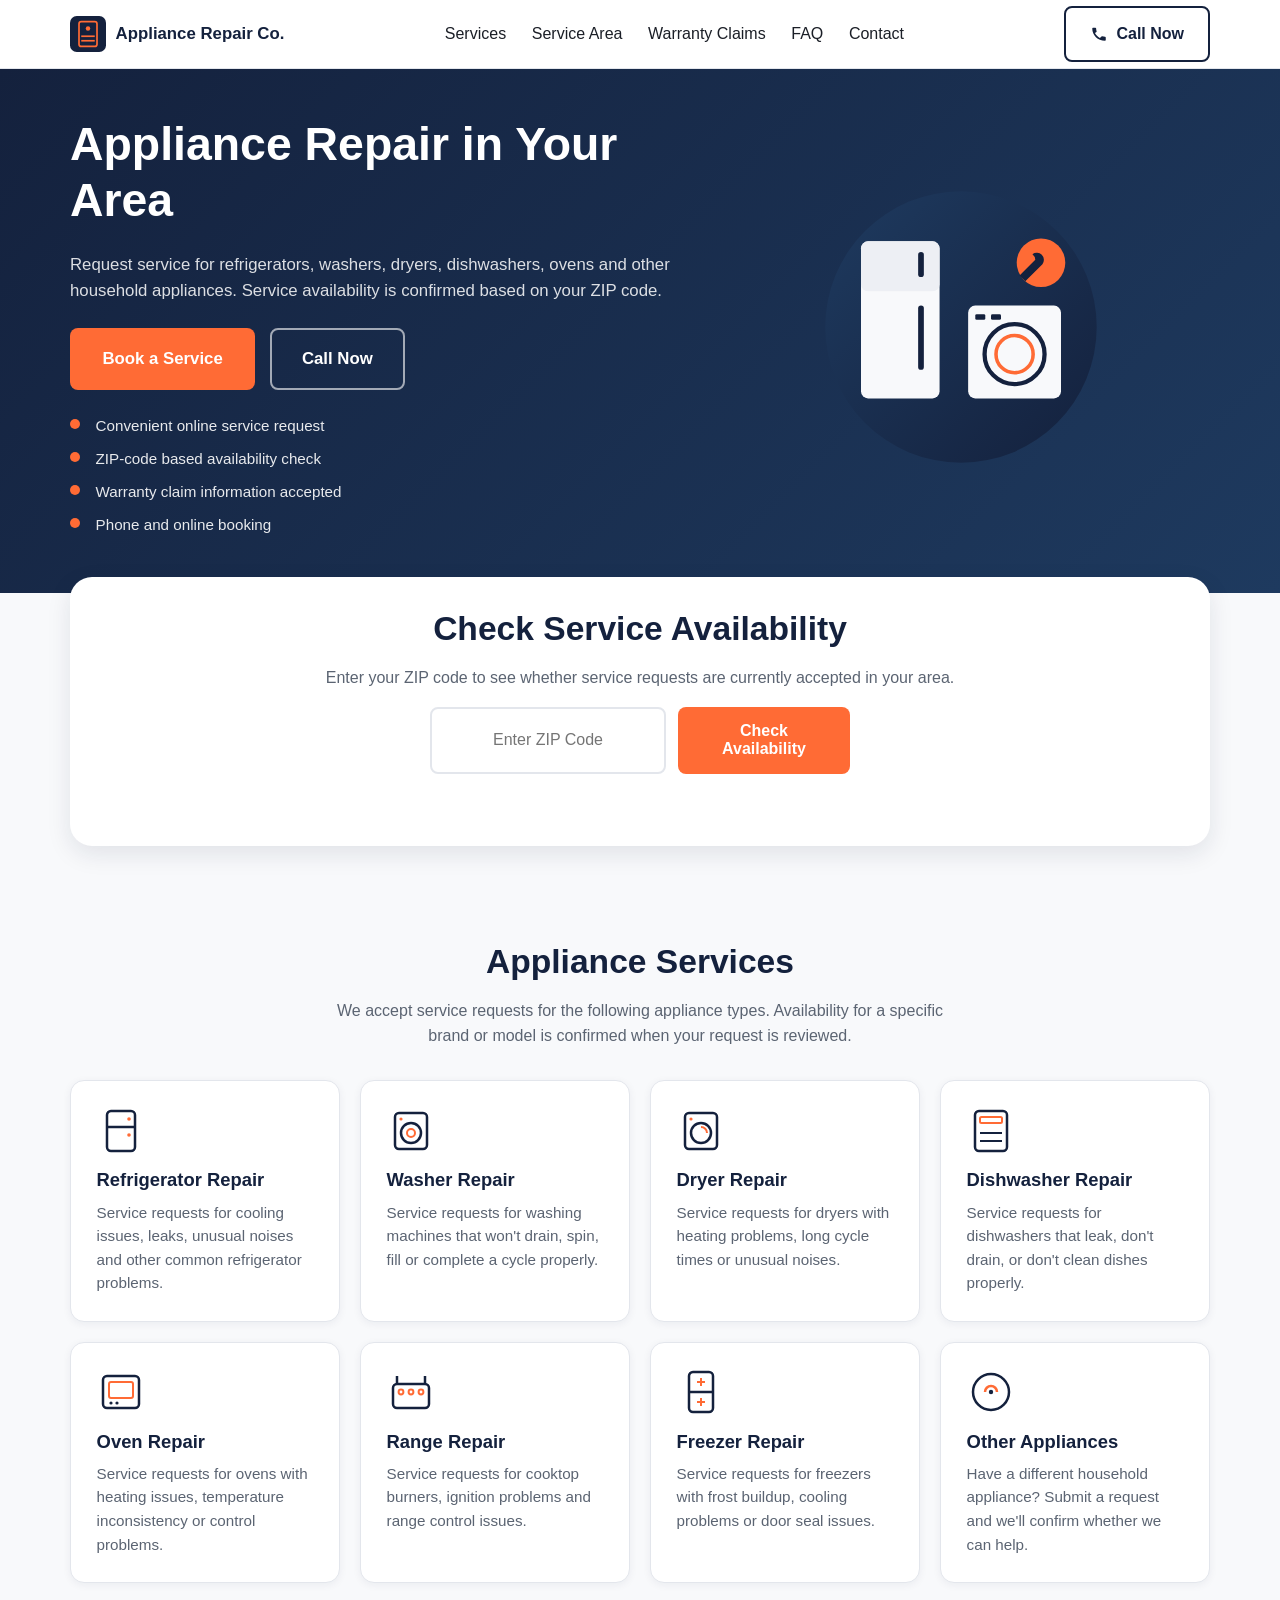
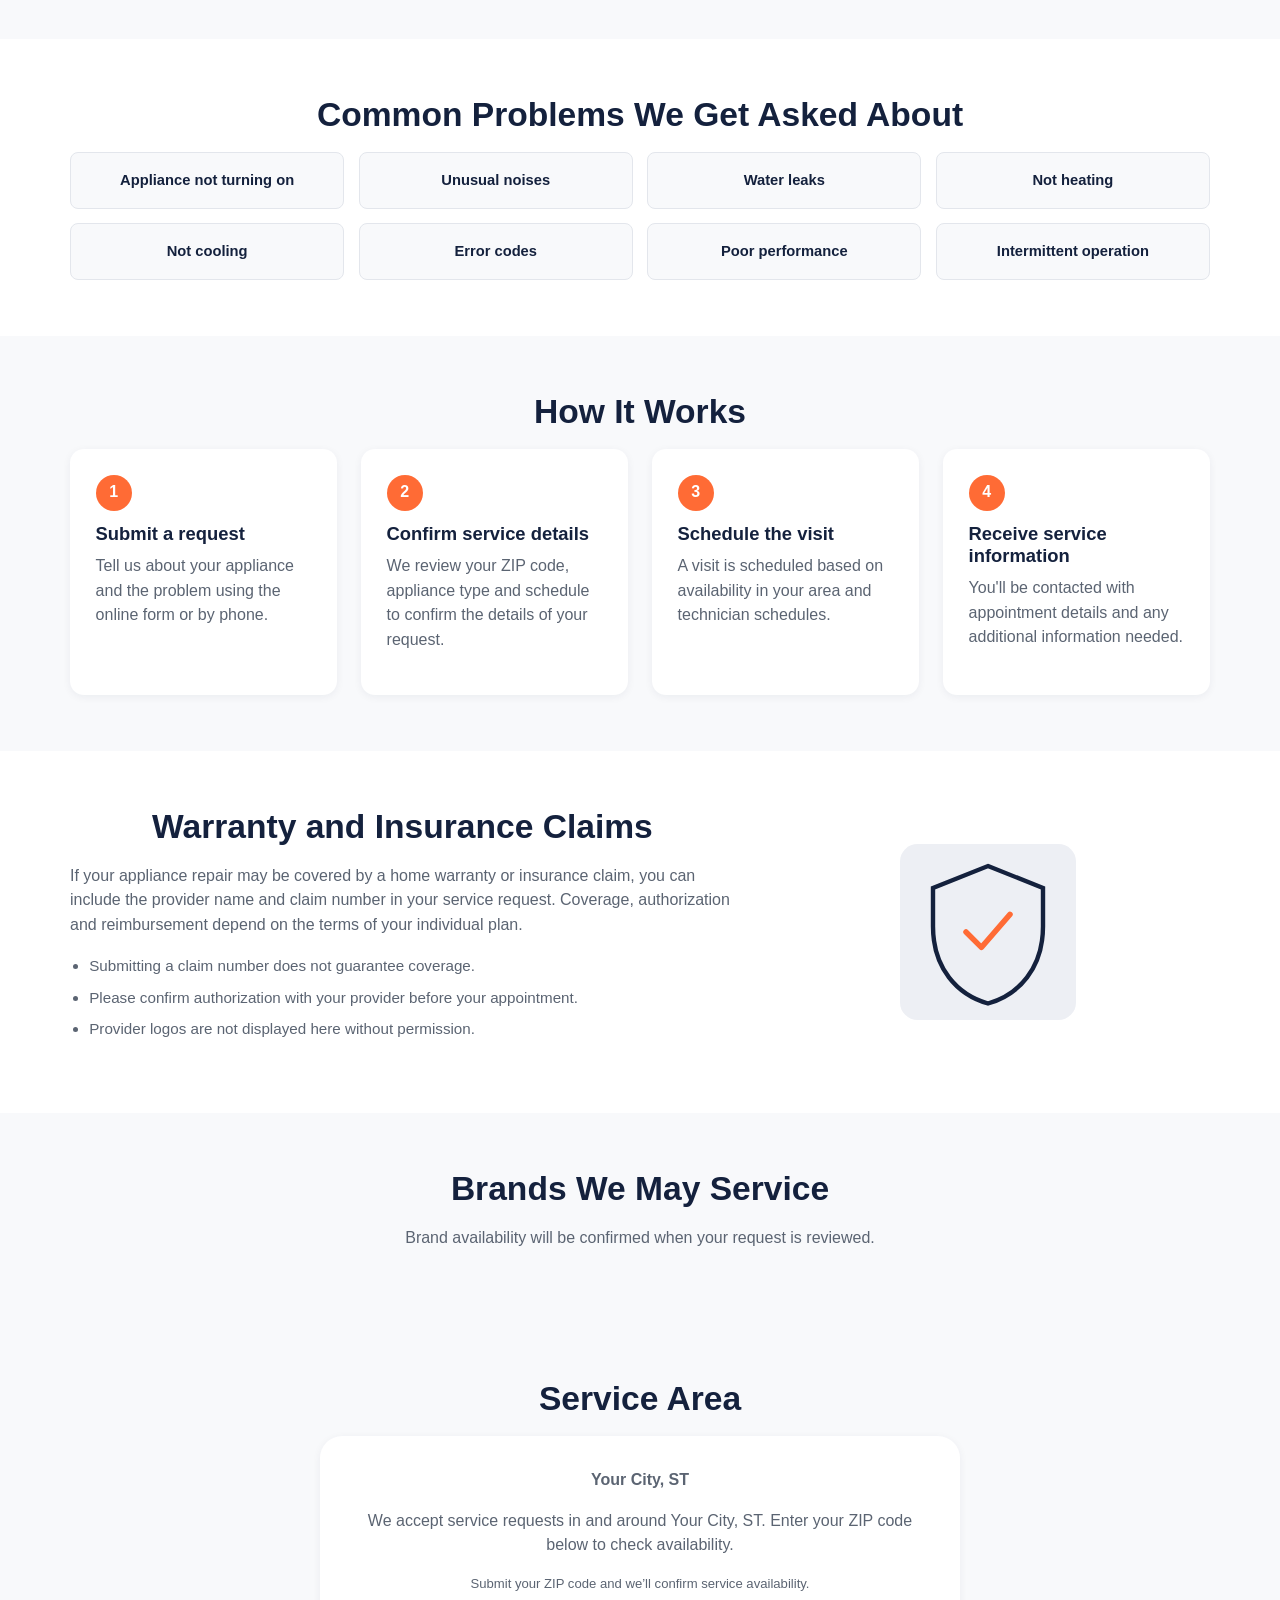
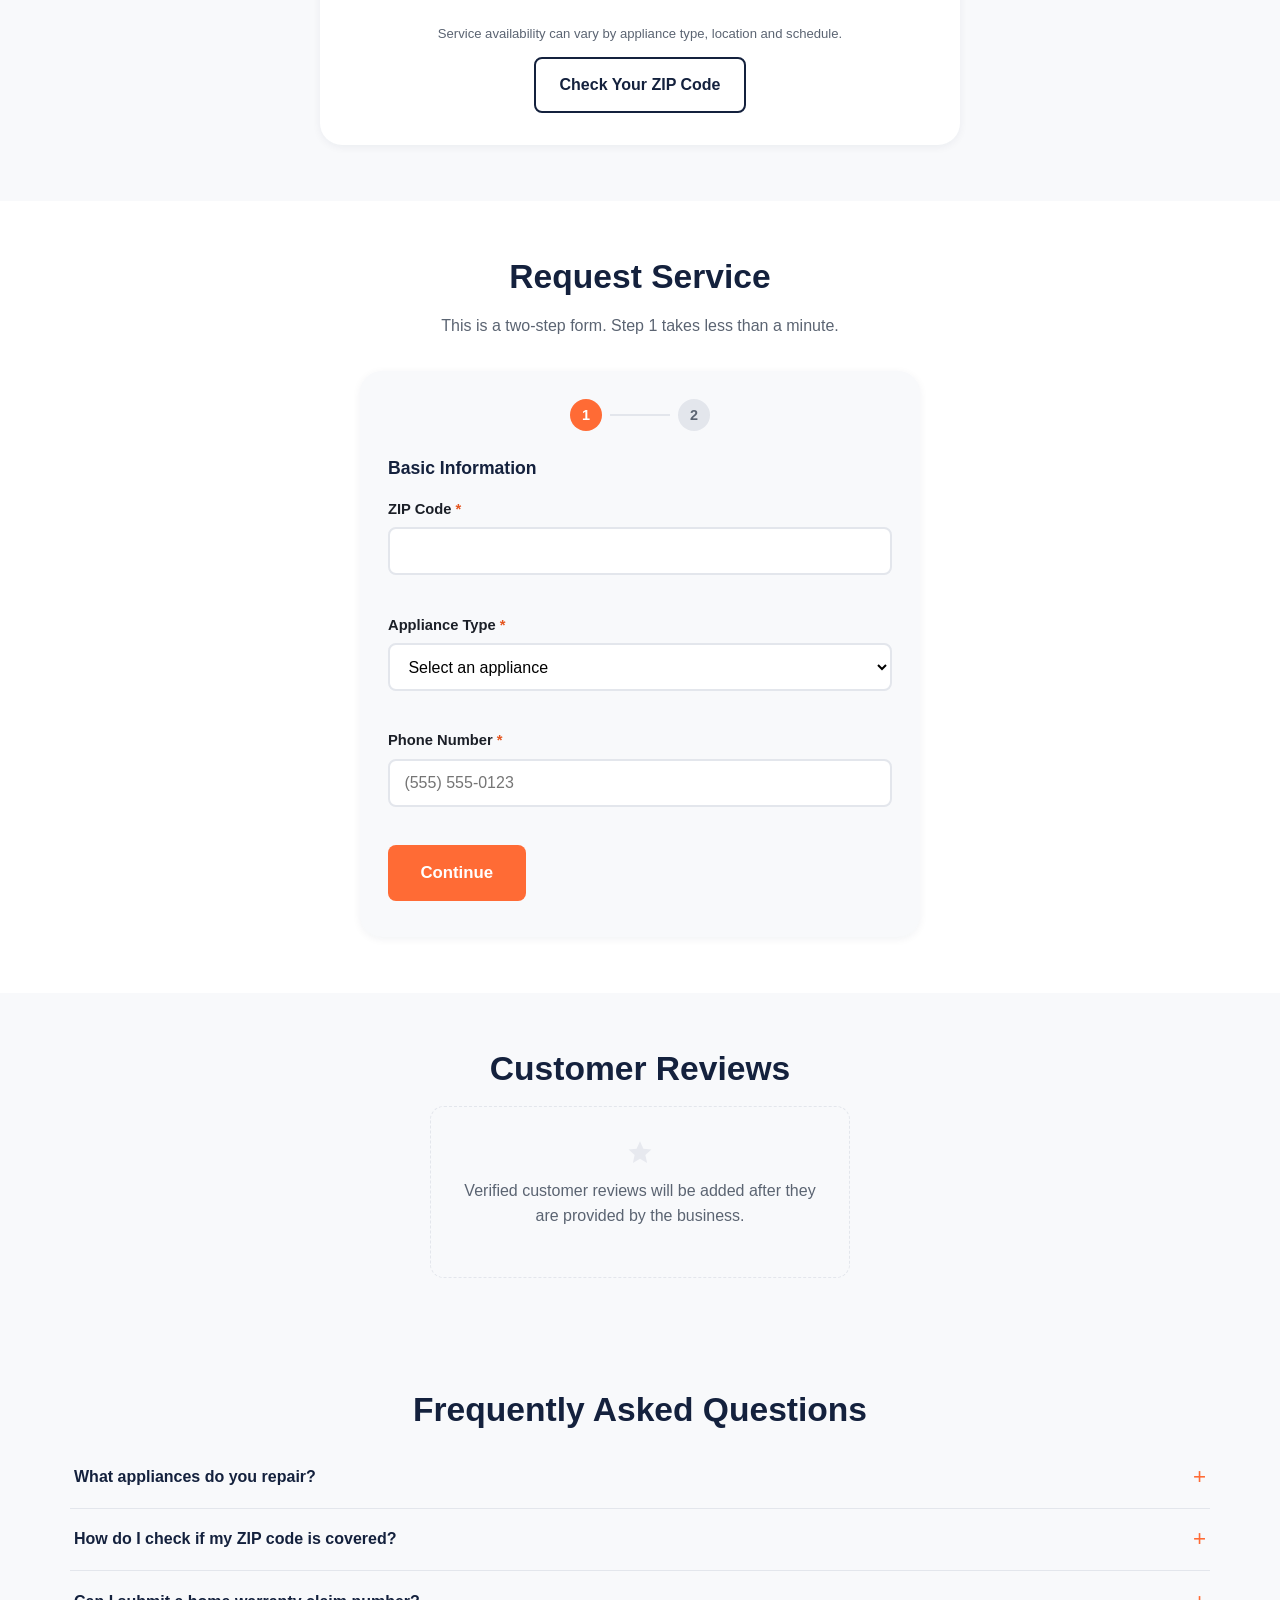
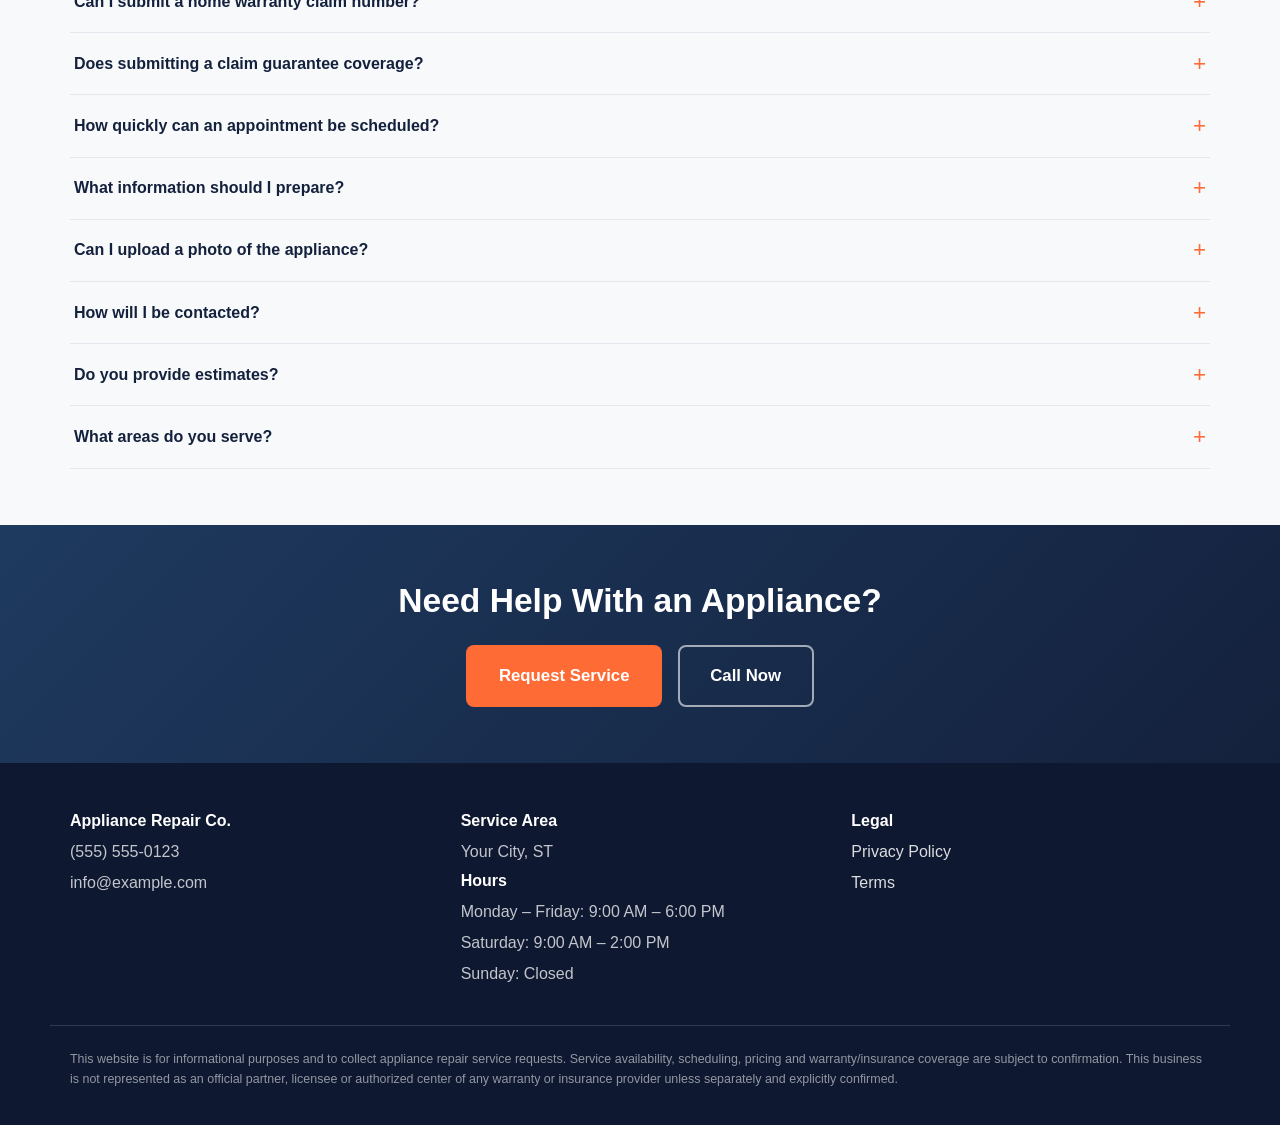
==== index.html @ 70c9244e "Initial commit: appliance repair demo site (static, PWA-ready)" ====
<!DOCTYPE html>
<html lang="en">
<head>
<meta charset="UTF-8">
<meta name="viewport" content="width=device-width, initial-scale=1.0">
<title>Appliance Repair Service Requests | Appliance Repair Co.</title>
<meta name="description" content="Request appliance repair service for refrigerators, washers, dryers, dishwashers, ovens and more. Check ZIP code availability and submit a service request online or by phone.">
<meta name="robots" content="index, follow">
<link rel="canonical" href="https://example.com/">

<!-- Open Graph -->
<meta property="og:type" content="website">
<meta property="og:title" content="Appliance Repair Service Requests">
<meta property="og:description" content="Request appliance repair service for refrigerators, washers, dryers, dishwashers, ovens and more household appliances.">
<meta property="og:url" content="https://example.com/">
<meta property="og:site_name" content="Appliance Repair Co.">

<!-- Favicon (inline SVG, no external image dependency) -->
<link rel="icon" type="image/svg+xml" href="data:image/svg+xml,%3Csvg xmlns='http://www.w3.org/2000/svg' viewBox='0 0 64 64'%3E%3Crect width='64' height='64' rx='12' fill='%2314213D'/%3E%3Crect x='16' y='10' width='32' height='44' rx='4' fill='none' stroke='%23FF6B35' stroke-width='3'/%3E%3Ccircle cx='32' cy='22' r='4' fill='%23FF6B35'/%3E%3Cline x1='20' y1='36' x2='44' y2='36' stroke='%23FF6B35' stroke-width='3'/%3E%3Cline x1='20' y1='44' x2='44' y2='44' stroke='%23FF6B35' stroke-width='3'/%3E%3C/svg%3E">

<!-- PWA -->
<link rel="manifest" href="manifest.json">
<meta name="theme-color" content="#14213D">
<link rel="apple-touch-icon" href="icons/icon-192.png">

<link rel="stylesheet" href="styles.css">
</head>
<body>

<a class="skip-link" href="#main-content">Skip to main content</a>

<!-- ================= HEADER ================= -->
<header class="site-header" id="top">
  <div class="container header-inner">
    <a href="#top" class="logo" aria-label="Appliance Repair Co. home">
      <svg class="logo-icon" width="36" height="36" viewBox="0 0 64 64" aria-hidden="true" focusable="false">
        <rect width="64" height="64" rx="12" fill="#14213D"/>
        <rect x="16" y="10" width="32" height="44" rx="4" fill="none" stroke="#FF6B35" stroke-width="3"/>
        <circle cx="32" cy="22" r="4" fill="#FF6B35"/>
        <line x1="20" y1="36" x2="44" y2="36" stroke="#FF6B35" stroke-width="3"/>
        <line x1="20" y1="44" x2="44" y2="44" stroke="#FF6B35" stroke-width="3"/>
      </svg>
      <span class="logo-text" id="header-company-name">Appliance Repair Co.</span>
    </a>

    <nav class="main-nav" id="main-nav" aria-label="Primary">
      <ul>
        <li><a href="#services">Services</a></li>
        <li><a href="#service-area">Service Area</a></li>
        <li><a href="#warranty">Warranty Claims</a></li>
        <li><a href="#faq">FAQ</a></li>
        <li><a href="#contact">Contact</a></li>
      </ul>
    </nav>

    <div class="header-actions">
      <a href="tel:" id="header-call-btn" class="btn btn-outline call-link" data-track="PhoneClick">
        <svg width="18" height="18" viewBox="0 0 24 24" fill="none" aria-hidden="true"><path d="M6.6 10.8c1.4 2.8 3.8 5.2 6.6 6.6l2.2-2.2c.3-.3.7-.4 1-.2 1.1.4 2.3.6 3.6.6.6 0 1 .4 1 1V20c0 .6-.4 1-1 1C10.4 21 3 13.6 3 4.6c0-.6.4-1 1-1h3.2c.6 0 1 .4 1 1 0 1.3.2 2.5.6 3.6.1.3 0 .7-.2 1L6.6 10.8z" fill="#14213D"/></svg>
        <span>Call Now</span>
      </a>
      <button type="button" class="menu-toggle" id="menu-toggle" aria-expanded="false" aria-controls="mobile-nav" aria-label="Open menu">
        <span></span><span></span><span></span>
      </button>
    </div>
  </div>

  <!-- Mobile nav panel -->
  <div class="mobile-nav" id="mobile-nav" hidden>
    <ul>
      <li><a href="#services">Services</a></li>
      <li><a href="#service-area">Service Area</a></li>
      <li><a href="#warranty">Warranty Claims</a></li>
      <li><a href="#faq">FAQ</a></li>
      <li><a href="#contact">Contact</a></li>
      <li><a href="tel:" class="mobile-call-link">Call Now</a></li>
    </ul>
  </div>
</header>

<main id="main-content">

  <!-- ================= HERO ================= -->
  <section class="hero">
    <div class="container hero-inner">
      <div class="hero-copy">
        <h1>Appliance Repair in Your Area</h1>
        <p class="hero-sub">Request service for refrigerators, washers, dryers, dishwashers, ovens and other household appliances. Service availability is confirmed based on your ZIP code.</p>
        <div class="hero-actions">
          <a href="#booking" class="btn btn-accent btn-lg" data-track="Schedule">Book a Service</a>
          <a href="tel:" class="btn btn-outline-light btn-lg call-link" data-track="PhoneClick">Call Now</a>
        </div>
        <ul class="hero-benefits">
          <li>Convenient online service request</li>
          <li>ZIP-code based availability check</li>
          <li>Warranty claim information accepted</li>
          <li>Phone and online booking</li>
        </ul>
      </div>
      <div class="hero-art" aria-hidden="true">
        <svg viewBox="0 0 420 420" width="100%" height="100%">
          <defs>
            <linearGradient id="heroGrad" x1="0" y1="0" x2="1" y2="1">
              <stop offset="0" stop-color="#1E3A5F"/>
              <stop offset="1" stop-color="#14213D"/>
            </linearGradient>
          </defs>
          <circle cx="210" cy="210" r="190" fill="url(#heroGrad)"/>
          <!-- Fridge -->
          <rect x="70" y="90" width="110" height="220" rx="10" fill="#F8F9FB"/>
          <rect x="70" y="90" width="110" height="70" rx="10" fill="#EDEFF4"/>
          <rect x="150" y="105" width="8" height="35" rx="4" fill="#14213D"/>
          <rect x="150" y="180" width="8" height="90" rx="4" fill="#14213D"/>
          <!-- Washer -->
          <rect x="220" y="180" width="130" height="130" rx="10" fill="#F8F9FB"/>
          <circle cx="285" cy="248" r="42" fill="none" stroke="#14213D" stroke-width="6"/>
          <circle cx="285" cy="248" r="26" fill="none" stroke="#FF6B35" stroke-width="5"/>
          <rect x="230" y="192" width="14" height="8" rx="2" fill="#14213D"/>
          <rect x="252" y="192" width="14" height="8" rx="2" fill="#14213D"/>
          <!-- Technician wrench badge -->
          <circle cx="322" cy="120" r="34" fill="#FF6B35"/>
          <path d="M310 108a10 10 0 0114 14l-24 24-8-8 22-22a10 10 0 00-4-8z" fill="#14213D"/>
          <circle cx="308" cy="130" r="4" fill="#14213D"/>
        </svg>
      </div>
    </div>
  </section>

  <!-- ================= ZIP CHECKER ================= -->
  <section class="zip-checker" id="zip-checker">
    <div class="container">
      <div class="zip-card">
        <h2>Check Service Availability</h2>
        <p>Enter your ZIP code to see whether service requests are currently accepted in your area.</p>
        <form id="zip-form" class="zip-form" novalidate>
          <div class="zip-input-row">
            <label for="zip-input" class="visually-hidden">Enter ZIP Code</label>
            <input type="text" id="zip-input" name="zip" inputmode="numeric" pattern="[0-9]{5}" maxlength="5" placeholder="Enter ZIP Code" autocomplete="postal-code" aria-describedby="zip-result">
            <button type="submit" class="btn btn-accent">Check Availability</button>
          </div>
          <div id="zip-result" class="zip-result" aria-live="polite"></div>
        </form>
      </div>
    </div>
  </section>

  <!-- ================= SERVICES ================= -->
  <section class="services" id="services">
    <div class="container">
      <h2 class="section-title">Appliance Services</h2>
      <p class="section-sub">We accept service requests for the following appliance types. Availability for a specific brand or model is confirmed when your request is reviewed.</p>
      <div class="card-grid" id="services-grid">
        <!-- Cards injected identically here for static + JS fallback -->
        <article class="service-card">
          <div class="service-icon" aria-hidden="true">
            <svg viewBox="0 0 48 48"><rect x="10" y="4" width="28" height="40" rx="4" fill="none" stroke="#14213D" stroke-width="2.5"/><line x1="10" y1="20" x2="38" y2="20" stroke="#14213D" stroke-width="2.5"/><circle cx="32" cy="12" r="1.8" fill="#FF6B35"/><circle cx="32" cy="28" r="1.8" fill="#FF6B35"/></svg>
          </div>
          <h3>Refrigerator Repair</h3>
          <p>Service requests for cooling issues, leaks, unusual noises and other common refrigerator problems.</p>
        </article>
        <article class="service-card">
          <div class="service-icon" aria-hidden="true">
            <svg viewBox="0 0 48 48"><rect x="8" y="6" width="32" height="36" rx="4" fill="none" stroke="#14213D" stroke-width="2.5"/><circle cx="24" cy="26" r="10" fill="none" stroke="#14213D" stroke-width="2.5"/><circle cx="24" cy="26" r="4" fill="none" stroke="#FF6B35" stroke-width="2"/><circle cx="14" cy="12" r="1.6" fill="#FF6B35"/></svg>
          </div>
          <h3>Washer Repair</h3>
          <p>Service requests for washing machines that won't drain, spin, fill or complete a cycle properly.</p>
        </article>
        <article class="service-card">
          <div class="service-icon" aria-hidden="true">
            <svg viewBox="0 0 48 48"><rect x="8" y="6" width="32" height="36" rx="4" fill="none" stroke="#14213D" stroke-width="2.5"/><circle cx="24" cy="26" r="10" fill="none" stroke="#14213D" stroke-width="2.5"/><path d="M24 20a6 6 0 016 6" stroke="#FF6B35" stroke-width="2" fill="none"/><circle cx="14" cy="12" r="1.6" fill="#FF6B35"/></svg>
          </div>
          <h3>Dryer Repair</h3>
          <p>Service requests for dryers with heating problems, long cycle times or unusual noises.</p>
        </article>
        <article class="service-card">
          <div class="service-icon" aria-hidden="true">
            <svg viewBox="0 0 48 48"><rect x="8" y="4" width="32" height="40" rx="4" fill="none" stroke="#14213D" stroke-width="2.5"/><rect x="13" y="10" width="22" height="6" rx="1.5" fill="none" stroke="#FF6B35" stroke-width="2"/><line x1="13" y1="26" x2="35" y2="26" stroke="#14213D" stroke-width="2"/><line x1="13" y1="34" x2="35" y2="34" stroke="#14213D" stroke-width="2"/></svg>
          </div>
          <h3>Dishwasher Repair</h3>
          <p>Service requests for dishwashers that leak, don't drain, or don't clean dishes properly.</p>
        </article>
        <article class="service-card">
          <div class="service-icon" aria-hidden="true">
            <svg viewBox="0 0 48 48"><rect x="6" y="8" width="36" height="32" rx="4" fill="none" stroke="#14213D" stroke-width="2.5"/><rect x="12" y="14" width="24" height="16" rx="2" fill="none" stroke="#FF6B35" stroke-width="2"/><circle cx="14" cy="35" r="1.6" fill="#14213D"/><circle cx="20" cy="35" r="1.6" fill="#14213D"/></svg>
          </div>
          <h3>Oven Repair</h3>
          <p>Service requests for ovens with heating issues, temperature inconsistency or control problems.</p>
        </article>
        <article class="service-card">
          <div class="service-icon" aria-hidden="true">
            <svg viewBox="0 0 48 48"><rect x="6" y="16" width="36" height="24" rx="4" fill="none" stroke="#14213D" stroke-width="2.5"/><circle cx="14" cy="24" r="2.4" fill="none" stroke="#FF6B35" stroke-width="2"/><circle cx="24" cy="24" r="2.4" fill="none" stroke="#FF6B35" stroke-width="2"/><circle cx="34" cy="24" r="2.4" fill="none" stroke="#FF6B35" stroke-width="2"/><line x1="10" y1="16" x2="10" y2="8" stroke="#14213D" stroke-width="2.5"/><line x1="38" y1="16" x2="38" y2="8" stroke="#14213D" stroke-width="2.5"/></svg>
          </div>
          <h3>Range Repair</h3>
          <p>Service requests for cooktop burners, ignition problems and range control issues.</p>
        </article>
        <article class="service-card">
          <div class="service-icon" aria-hidden="true">
            <svg viewBox="0 0 48 48"><rect x="12" y="4" width="24" height="40" rx="4" fill="none" stroke="#14213D" stroke-width="2.5"/><line x1="12" y1="24" x2="36" y2="24" stroke="#14213D" stroke-width="2.5"/><path d="M24 10v8M20 14h8M24 30v8M20 34h8" stroke="#FF6B35" stroke-width="2"/></svg>
          </div>
          <h3>Freezer Repair</h3>
          <p>Service requests for freezers with frost buildup, cooling problems or door seal issues.</p>
        </article>
        <article class="service-card">
          <div class="service-icon" aria-hidden="true">
            <svg viewBox="0 0 48 48"><circle cx="24" cy="24" r="18" fill="none" stroke="#14213D" stroke-width="2.5"/><path d="M18 24a6 6 0 0112 0" stroke="#FF6B35" stroke-width="2.5" fill="none"/><circle cx="24" cy="24" r="2.2" fill="#14213D"/></svg>
          </div>
          <h3>Other Appliances</h3>
          <p>Have a different household appliance? Submit a request and we'll confirm whether we can help.</p>
        </article>
      </div>
    </div>
  </section>

  <!-- ================= COMMON PROBLEMS ================= -->
  <section class="problems">
    <div class="container">
      <h2 class="section-title">Common Problems We Get Asked About</h2>
      <div class="problem-grid">
        <div class="problem-item">Appliance not turning on</div>
        <div class="problem-item">Unusual noises</div>
        <div class="problem-item">Water leaks</div>
        <div class="problem-item">Not heating</div>
        <div class="problem-item">Not cooling</div>
        <div class="problem-item">Error codes</div>
        <div class="problem-item">Poor performance</div>
        <div class="problem-item">Intermittent operation</div>
      </div>
    </div>
  </section>

  <!-- ================= HOW IT WORKS ================= -->
  <section class="how-it-works">
    <div class="container">
      <h2 class="section-title">How It Works</h2>
      <ol class="steps">
        <li class="step">
          <span class="step-number">1</span>
          <h3>Submit a request</h3>
          <p>Tell us about your appliance and the problem using the online form or by phone.</p>
        </li>
        <li class="step">
          <span class="step-number">2</span>
          <h3>Confirm service details</h3>
          <p>We review your ZIP code, appliance type and schedule to confirm the details of your request.</p>
        </li>
        <li class="step">
          <span class="step-number">3</span>
          <h3>Schedule the visit</h3>
          <p>A visit is scheduled based on availability in your area and technician schedules.</p>
        </li>
        <li class="step">
          <span class="step-number">4</span>
          <h3>Receive service information</h3>
          <p>You'll be contacted with appointment details and any additional information needed.</p>
        </li>
      </ol>
    </div>
  </section>

  <!-- ================= WARRANTY & INSURANCE ================= -->
  <section class="warranty" id="warranty">
    <div class="container warranty-inner">
      <div class="warranty-copy">
        <h2 class="section-title">Warranty and Insurance Claims</h2>
        <p>If your appliance repair may be covered by a home warranty or insurance claim, you can include the provider name and claim number in your service request. Coverage, authorization and reimbursement depend on the terms of your individual plan.</p>
        <ul class="warranty-notes">
          <li>Submitting a claim number does not guarantee coverage.</li>
          <li>Please confirm authorization with your provider before your appointment.</li>
          <li>Provider logos are not displayed here without permission.</li>
        </ul>
      </div>
      <div class="warranty-art" aria-hidden="true">
        <svg viewBox="0 0 200 200" width="100%" height="100%">
          <rect x="20" y="20" width="160" height="160" rx="16" fill="#EDEFF4"/>
          <path d="M100 40l50 20v35c0 38-22 62-50 70-28-8-50-32-50-70V60z" fill="none" stroke="#14213D" stroke-width="4"/>
          <path d="M80 100l14 14 26-30" fill="none" stroke="#FF6B35" stroke-width="5" stroke-linecap="round" stroke-linejoin="round"/>
        </svg>
      </div>
    </div>
  </section>

  <!-- ================= BRANDS ================= -->
  <section class="brands">
    <div class="container">
      <h2 class="section-title">Brands We May Service</h2>
      <div id="brands-content" class="brands-content">
        <!-- Populated by script.js from config.js -->
      </div>
    </div>
  </section>

  <!-- ================= SERVICE AREA ================= -->
  <section class="service-area" id="service-area">
    <div class="container">
      <h2 class="section-title">Service Area</h2>
      <div class="service-area-card">
        <p><strong id="area-city-state">Your City, ST</strong></p>
        <p id="area-text">We accept service requests in and around Your City, ST. Enter your ZIP code below to check availability.</p>
        <div id="area-zip-list" class="area-zip-list"></div>
        <p class="fine-print">Service availability can vary by appliance type, location and schedule.</p>
        <a href="#zip-checker" class="btn btn-outline">Check Your ZIP Code</a>
      </div>
    </div>
  </section>

  <!-- ================= BOOKING FORM ================= -->
  <section class="booking" id="booking">
    <div class="container">
      <h2 class="section-title">Request Service</h2>
      <p class="section-sub">This is a two-step form. Step 1 takes less than a minute.</p>

      <form id="booking-form" class="booking-form" novalidate>
        <!-- Honeypot field (hidden from real users) -->
        <div class="honeypot" aria-hidden="true">
          <label for="company-website">Leave this field empty</label>
          <input type="text" id="company-website" name="company_website" tabindex="-1" autocomplete="off">
        </div>

        <!-- Progress indicator -->
        <div class="form-progress" aria-hidden="true">
          <span class="progress-step active" data-step-indicator="1">1</span>
          <span class="progress-line"></span>
          <span class="progress-step" data-step-indicator="2">2</span>
        </div>

        <!-- STEP 1 -->
        <fieldset class="form-step" id="form-step-1" data-step="1">
          <legend>Basic Information</legend>

          <div class="form-field">
            <label for="f-zip">ZIP Code <span class="req">*</span></label>
            <input type="text" id="f-zip" name="zip" inputmode="numeric" pattern="[0-9]{5}" maxlength="5" required autocomplete="postal-code">
            <span class="field-error" id="err-zip" role="alert"></span>
          </div>

          <div class="form-field">
            <label for="f-appliance">Appliance Type <span class="req">*</span></label>
            <select id="f-appliance" name="appliance" required>
              <option value="">Select an appliance</option>
            </select>
            <span class="field-error" id="err-appliance" role="alert"></span>
          </div>

          <div class="form-field">
            <label for="f-phone">Phone Number <span class="req">*</span></label>
            <input type="tel" id="f-phone" name="phone" required autocomplete="tel" placeholder="(555) 555-0123">
            <span class="field-error" id="err-phone" role="alert"></span>
          </div>

          <button type="button" class="btn btn-accent btn-lg" id="step1-continue">Continue</button>
        </fieldset>

        <!-- STEP 2 -->
        <fieldset class="form-step" id="form-step-2" data-step="2" hidden>
          <legend>Service Details</legend>

          <div class="form-field">
            <label for="f-name">Full Name <span class="req">*</span></label>
            <input type="text" id="f-name" name="name" required autocomplete="name">
            <span class="field-error" id="err-name" role="alert"></span>
          </div>

          <div class="form-field">
            <label for="f-email">Email <span class="req">*</span></label>
            <input type="email" id="f-email" name="email" required autocomplete="email">
            <span class="field-error" id="err-email" role="alert"></span>
          </div>

          <div class="form-field">
            <label for="f-address">Service Address <span class="req">*</span></label>
            <input type="text" id="f-address" name="address" required autocomplete="street-address">
            <span class="field-error" id="err-address" role="alert"></span>
          </div>

          <div class="form-field">
            <label for="f-brand">Brand (if known)</label>
            <input type="text" id="f-brand" name="brand" autocomplete="off">
          </div>

          <div class="form-field">
            <label for="f-problem">Problem Description <span class="req">*</span></label>
            <textarea id="f-problem" name="problem" rows="4" required></textarea>
            <span class="field-error" id="err-problem" role="alert"></span>
          </div>

          <div class="form-field">
            <label for="f-date">Preferred Date</label>
            <input type="date" id="f-date" name="preferredDate">
          </div>

          <div class="form-field">
            <label for="f-warranty-company">Home Warranty or Insurance Company (optional)</label>
            <input type="text" id="f-warranty-company" name="warrantyCompany" autocomplete="off">
          </div>

          <div class="form-field">
            <label for="f-claim-number">Claim Number (optional)</label>
            <input type="text" id="f-claim-number" name="claimNumber" autocomplete="off">
            <span class="field-hint">Submitting a claim number does not guarantee coverage.</span>
          </div>

          <div class="form-field">
            <label for="f-photo">Photo Upload (optional)</label>
            <input type="file" id="f-photo" name="photos" accept="image/jpeg,image/png,image/webp" multiple>
            <span class="field-hint">Up to 3 photos, JPG/PNG/WEBP, 5MB max each.</span>
            <span class="field-error" id="err-photo" role="alert"></span>
          </div>

          <fieldset class="form-field contact-method">
            <legend>Preferred Contact Method</legend>
            <label class="radio-label"><input type="radio" name="contactMethod" value="phone" checked> Phone</label>
            <label class="radio-label"><input type="radio" name="contactMethod" value="email"> Email</label>
            <label class="radio-label"><input type="radio" name="contactMethod" value="text"> Text</label>
          </fieldset>

          <div class="form-field checkbox-field" id="sms-consent-field" hidden>
            <label class="checkbox-label">
              <input type="checkbox" id="f-sms-consent" name="smsConsent">
              I agree to receive SMS text messages about my service request. Message and data rates may apply.
            </label>
          </div>

          <div class="form-field checkbox-field">
            <label class="checkbox-label">
              <input type="checkbox" id="f-privacy-consent" name="privacyConsent" required>
              I have read and agree to the <a href="privacy.html" target="_blank" rel="noopener">Privacy Policy</a>. <span class="req">*</span>
            </label>
            <span class="field-error" id="err-privacy" role="alert"></span>
          </div>

          <div class="form-actions">
            <button type="button" class="btn btn-outline" id="step2-back">Back</button>
            <button type="submit" class="btn btn-accent btn-lg" id="submit-request">Submit Request</button>
          </div>
        </fieldset>

        <div id="form-status" class="form-status" role="status" aria-live="polite"></div>
      </form>
    </div>
  </section>

  <!-- ================= REVIEWS ================= -->
  <section class="reviews">
    <div class="container">
      <h2 class="section-title">Customer Reviews</h2>
      <!-- Real, verified customer reviews should be added here once provided by the business. Do not insert invented quotes. -->
      <div class="reviews-placeholder">
        <div class="review-placeholder-card">
          <svg width="28" height="28" viewBox="0 0 24 24" fill="none" aria-hidden="true"><path d="M12 2l2.9 6.3 6.9.7-5.2 4.7 1.5 6.8L12 17l-6.1 3.5 1.5-6.8L2.2 9l6.9-.7L12 2z" fill="#E7E9EF"/></svg>
          <p>Verified customer reviews will be added after they are provided by the business.</p>
        </div>
      </div>
    </div>
  </section>

  <!-- ================= FAQ ================= -->
  <section class="faq" id="faq">
    <div class="container">
      <h2 class="section-title">Frequently Asked Questions</h2>
      <div class="accordion" id="faq-accordion">

        <div class="accordion-item">
          <h3><button type="button" class="accordion-trigger" aria-expanded="false" aria-controls="faq-1">What appliances do you repair?</button></h3>
          <div class="accordion-panel" id="faq-1" hidden>
            <p>We accept service requests for refrigerators, washers, dryers, dishwashers, ovens, ranges, freezers and other household appliances. Availability for a specific model is confirmed when your request is reviewed.</p>
          </div>
        </div>

        <div class="accordion-item">
          <h3><button type="button" class="accordion-trigger" aria-expanded="false" aria-controls="faq-2">How do I check if my ZIP code is covered?</button></h3>
          <div class="accordion-panel" id="faq-2" hidden>
            <p>Use the ZIP Code Checker near the top of this page. Enter your ZIP code and we'll let you know whether service requests are currently accepted in your area.</p>
          </div>
        </div>

        <div class="accordion-item">
          <h3><button type="button" class="accordion-trigger" aria-expanded="false" aria-controls="faq-3">Can I submit a home warranty claim number?</button></h3>
          <div class="accordion-panel" id="faq-3" hidden>
            <p>Yes. The service request form has optional fields for your warranty or insurance provider name and claim number.</p>
          </div>
        </div>

        <div class="accordion-item">
          <h3><button type="button" class="accordion-trigger" aria-expanded="false" aria-controls="faq-4">Does submitting a claim guarantee coverage?</button></h3>
          <div class="accordion-panel" id="faq-4" hidden>
            <p>No. Coverage, authorization and reimbursement depend entirely on the terms of your individual plan. Please confirm authorization with your provider.</p>
          </div>
        </div>

        <div class="accordion-item">
          <h3><button type="button" class="accordion-trigger" aria-expanded="false" aria-controls="faq-5">How quickly can an appointment be scheduled?</button></h3>
          <div class="accordion-panel" id="faq-5" hidden>
            <p>Scheduling depends on availability in your area and current technician schedules. We'll share available times when we confirm your request.</p>
          </div>
        </div>

        <div class="accordion-item">
          <h3><button type="button" class="accordion-trigger" aria-expanded="false" aria-controls="faq-6">What information should I prepare?</button></h3>
          <div class="accordion-panel" id="faq-6" hidden>
            <p>It helps to have your appliance type, brand, a description of the problem, and any error codes on hand when you submit your request.</p>
          </div>
        </div>

        <div class="accordion-item">
          <h3><button type="button" class="accordion-trigger" aria-expanded="false" aria-controls="faq-7">Can I upload a photo of the appliance?</button></h3>
          <div class="accordion-panel" id="faq-7" hidden>
            <p>Yes, the service request form allows you to optionally upload up to 3 photos to help describe the issue.</p>
          </div>
        </div>

        <div class="accordion-item">
          <h3><button type="button" class="accordion-trigger" aria-expanded="false" aria-controls="faq-8">How will I be contacted?</button></h3>
          <div class="accordion-panel" id="faq-8" hidden>
            <p>You'll be contacted using the preferred method you select on the form: phone, email or text.</p>
          </div>
        </div>

        <div class="accordion-item">
          <h3><button type="button" class="accordion-trigger" aria-expanded="false" aria-controls="faq-9">Do you provide estimates?</button></h3>
          <div class="accordion-panel" id="faq-9" hidden>
            <p>Estimate details are shared when your request is reviewed and can depend on the diagnosis of the issue.</p>
          </div>
        </div>

        <div class="accordion-item">
          <h3><button type="button" class="accordion-trigger" aria-expanded="false" aria-controls="faq-10">What areas do you serve?</button></h3>
          <div class="accordion-panel" id="faq-10" hidden>
            <p id="faq-area-answer">Enter your ZIP code in the ZIP Code Checker above to confirm whether your area is currently served.</p>
          </div>
        </div>

      </div>
    </div>
  </section>

  <!-- ================= FINAL CTA ================= -->
  <section class="final-cta">
    <div class="container final-cta-inner">
      <h2>Need Help With an Appliance?</h2>
      <div class="final-cta-actions">
        <a href="#booking" class="btn btn-accent btn-lg" data-track="Schedule">Request Service</a>
        <a href="tel:" class="btn btn-outline-light btn-lg call-link" data-track="PhoneClick">Call Now</a>
      </div>
    </div>
  </section>

</main>

<!-- ================= FOOTER ================= -->
<footer class="site-footer" id="contact">
  <div class="container footer-inner">
    <div class="footer-col">
      <h3 id="footer-company-name">Appliance Repair Co.</h3>
      <p id="footer-phone"></p>
      <p id="footer-email"></p>
    </div>
    <div class="footer-col">
      <h3>Service Area</h3>
      <p id="footer-area"></p>
      <h3>Hours</h3>
      <div id="footer-hours"></div>
    </div>
    <div class="footer-col">
      <h3>Legal</h3>
      <p><a href="privacy.html">Privacy Policy</a></p>
      <p><a href="terms.html">Terms</a></p>
    </div>
  </div>
  <div class="container footer-disclaimer">
    <p>This website is for informational purposes and to collect appliance repair service requests. Service availability, scheduling, pricing and warranty/insurance coverage are subject to confirmation. This business is not represented as an official partner, licensee or authorized center of any warranty or insurance provider unless separately and explicitly confirmed.</p>
  </div>
</footer>

<!-- Mobile sticky action bar -->
<div class="mobile-sticky-bar" id="mobile-sticky-bar">
  <a href="tel:" class="sticky-call call-link" data-track="PhoneClick">
    <svg width="20" height="20" viewBox="0 0 24 24" fill="none" aria-hidden="true"><path d="M6.6 10.8c1.4 2.8 3.8 5.2 6.6 6.6l2.2-2.2c.3-.3.7-.4 1-.2 1.1.4 2.3.6 3.6.6.6 0 1 .4 1 1V20c0 .6-.4 1-1 1C10.4 21 3 13.6 3 4.6c0-.6.4-1 1-1h3.2c.6 0 1 .4 1 1 0 1.3.2 2.5.6 3.6.1.3 0 .7-.2 1L6.6 10.8z" fill="currentColor"/></svg>
    Call Now
  </a>
  <a href="#booking" class="sticky-book" data-track="Schedule">Book Service</a>
</div>

<script src="config.js"></script>
<script src="script.js"></script>
</body>
</html>
---- styles.css ----
/* ============================================================
   APPLIANCE REPAIR DEMO — STYLESHEET
   Mobile-first. Design tokens live in :root.
   ============================================================ */

:root {
  --color-primary: #14213D;      /* dark navy / graphite */
  --color-primary-light: #1E3A5F;
  --color-accent: #FF6B35;       /* bright CTA accent */
  --color-accent-dark: #E4551F;
  --color-bg: #F8F9FB;
  --color-surface: #FFFFFF;
  --color-border: #E3E6EC;
  --color-text: #1B1F27;
  --color-text-muted: #5B6472;
  --color-success-bg: #E8F6F1;
  --color-success-text: #1A7A5E;
  --color-error-bg: #FDEDEC;
  --color-error-text: #C0392B;

  --radius-sm: 8px;
  --radius-md: 14px;
  --radius-lg: 22px;

  --shadow-sm: 0 2px 8px rgba(20, 33, 61, 0.06);
  --shadow-md: 0 8px 24px rgba(20, 33, 61, 0.10);
  --shadow-lg: 0 16px 40px rgba(20, 33, 61, 0.14);

  --font-sans: -apple-system, BlinkMacSystemFont, "Segoe UI", Roboto, Helvetica, Arial, sans-serif;
  --container-width: 1180px;
}

* { box-sizing: border-box; }
html { -webkit-text-size-adjust: 100%; }

html, body {
  max-width: 100%;
  overflow-x: hidden;
}

body {
  margin: 0;
  font-family: var(--font-sans);
  color: var(--color-text);
  background: var(--color-bg);
  line-height: 1.55;
  font-size: 16px;
}

img, svg { max-width: 100%; display: block; }

h1, h2, h3 { line-height: 1.2; margin: 0 0 0.5em; color: var(--color-primary); }
h1 { font-size: clamp(2rem, 5vw, 2.9rem); }
h2 { font-size: clamp(1.5rem, 4vw, 2.1rem); }
h3 { font-size: 1.15rem; }
p { margin: 0 0 1em; color: var(--color-text-muted); }

a { color: var(--color-primary); text-decoration: none; }
a:hover { text-decoration: underline; }

ul, ol { padding-left: 1.2rem; }

.container {
  width: 100%;
  max-width: var(--container-width);
  margin: 0 auto;
  padding: 0 1.25rem;
}

.visually-hidden {
  position: absolute !important;
  width: 1px; height: 1px;
  padding: 0; margin: -1px;
  overflow: hidden;
  clip: rect(0,0,0,0);
  white-space: nowrap;
  border: 0;
}

.skip-link {
  position: absolute;
  left: -999px;
  top: 0;
  background: var(--color-primary);
  color: #fff;
  padding: 0.75rem 1.25rem;
  z-index: 1000;
  border-radius: 0 0 var(--radius-sm) 0;
}
.skip-link:focus {
  left: 0;
}

/* Focus states */
a:focus-visible,
button:focus-visible,
input:focus-visible,
select:focus-visible,
textarea:focus-visible {
  outline: 3px solid #1E88E5;
  outline-offset: 2px;
}

/* ============ BUTTONS ============ */
.btn {
  display: inline-flex;
  align-items: center;
  justify-content: center;
  gap: 0.5rem;
  padding: 0.85rem 1.5rem;
  border-radius: var(--radius-sm);
  font-weight: 600;
  font-size: 1rem;
  border: 2px solid transparent;
  cursor: pointer;
  text-decoration: none !important;
  min-height: 48px;
  transition: transform 0.08s ease, box-shadow 0.15s ease, background-color 0.15s ease;
}
.btn:active { transform: translateY(1px); }

.btn-accent {
  background: var(--color-accent);
  color: #fff;
}
.btn-accent:hover { background: var(--color-accent-dark); }

.btn-outline {
  background: transparent;
  border-color: var(--color-primary);
  color: var(--color-primary);
}
.btn-outline:hover { background: var(--color-primary); color: #fff; }

.btn-outline-light {
  background: transparent;
  border-color: rgba(255,255,255,0.6);
  color: #fff;
}
.btn-outline-light:hover { background: rgba(255,255,255,0.15); }

.btn-lg { padding: 1rem 1.9rem; font-size: 1.05rem; }

/* ============ HEADER ============ */
.site-header {
  position: sticky;
  top: 0;
  z-index: 500;
  background: var(--color-surface);
  border-bottom: 1px solid var(--color-border);
}
.header-inner {
  display: flex;
  align-items: center;
  justify-content: space-between;
  height: 68px;
}
.logo {
  display: flex;
  align-items: center;
  gap: 0.6rem;
  font-weight: 700;
  color: var(--color-primary);
}
.logo:hover { text-decoration: none; }
.logo-text { font-size: 1.05rem; white-space: nowrap; }

.main-nav ul {
  display: none;
  list-style: none;
  margin: 0; padding: 0;
  gap: 1.6rem;
}
.main-nav a {
  color: var(--color-text);
  font-weight: 500;
}

.header-actions { display: flex; align-items: center; gap: 0.75rem; }
.call-link .btn, .header-actions .btn span { white-space: nowrap; }
#header-call-btn span { display: none; }

.menu-toggle {
  display: flex;
  flex-direction: column;
  justify-content: center;
  gap: 5px;
  width: 44px; height: 44px;
  background: transparent;
  border: 1px solid var(--color-border);
  border-radius: var(--radius-sm);
  cursor: pointer;
}
.menu-toggle span {
  display: block;
  height: 2px;
  width: 22px;
  margin: 0 auto;
  background: var(--color-primary);
}

.mobile-nav {
  border-top: 1px solid var(--color-border);
  background: var(--color-surface);
}
.mobile-nav ul {
  list-style: none;
  margin: 0; padding: 0.5rem 1.25rem 1rem;
}
.mobile-nav li { border-bottom: 1px solid var(--color-border); }
.mobile-nav a {
  display: block;
  padding: 0.9rem 0;
  color: var(--color-text);
  font-weight: 500;
}
.mobile-call-link { color: var(--color-accent) !important; font-weight: 700; }

/* ============ HERO ============ */
.hero {
  background: linear-gradient(135deg, var(--color-primary) 0%, var(--color-primary-light) 100%);
  color: #fff;
  padding: 3rem 0 3.5rem;
}
.hero-inner {
  display: grid;
  gap: 2rem;
  align-items: center;
}
.hero-copy h1 { color: #fff; }
.hero-sub { color: rgba(255,255,255,0.85); font-size: 1.05rem; }
.hero-actions { display: flex; flex-wrap: wrap; gap: 0.9rem; margin: 1.5rem 0; }
.hero-benefits {
  list-style: none;
  padding: 0;
  margin: 1.5rem 0 0;
  display: grid;
  gap: 0.6rem;
}
.hero-benefits li {
  position: relative;
  padding-left: 1.6rem;
  color: rgba(255,255,255,0.9);
  font-size: 0.95rem;
}
.hero-benefits li::before {
  content: "";
  position: absolute;
  left: 0; top: 0.35em;
  width: 10px; height: 10px;
  background: var(--color-accent);
  border-radius: 50%;
}
.hero-art { max-width: 340px; margin: 0 auto; }

/* ============ ZIP CHECKER ============ */
.zip-checker { padding: 2.5rem 0; }
.zip-card {
  background: var(--color-surface);
  border-radius: var(--radius-lg);
  box-shadow: var(--shadow-md);
  padding: 2rem;
  margin-top: -3.5rem;
  position: relative;
  z-index: 10;
  text-align: center;
}
.zip-input-row {
  display: flex;
  flex-direction: column;
  gap: 0.75rem;
  max-width: 420px;
  margin: 1rem auto 0;
}
.zip-input-row input {
  padding: 0.85rem 1rem;
  border: 2px solid var(--color-border);
  border-radius: var(--radius-sm);
  font-size: 1rem;
  text-align: center;
}
.zip-result {
  margin-top: 1rem;
  font-weight: 600;
  min-height: 1.5rem;
}
.zip-result.is-positive { color: var(--color-success-text); }
.zip-result.is-negative { color: var(--color-error-text); }
.zip-result.is-neutral { color: var(--color-text-muted); font-weight: 400; }

/* ============ SECTION GENERICS ============ */
section { padding: 3.5rem 0; }
.section-title { text-align: center; }
.section-sub {
  text-align: center;
  max-width: 640px;
  margin: 0 auto 2rem;
}

/* ============ SERVICE CARDS ============ */
.card-grid {
  display: grid;
  grid-template-columns: 1fr;
  gap: 1.25rem;
}
.service-card {
  background: var(--color-surface);
  border: 1px solid var(--color-border);
  border-radius: var(--radius-md);
  padding: 1.6rem;
  box-shadow: var(--shadow-sm);
}
.service-icon {
  width: 48px; height: 48px;
  margin-bottom: 0.9rem;
}
.service-card p { font-size: 0.95rem; margin-bottom: 0; }

/* ============ PROBLEMS ============ */
.problems { background: var(--color-surface); }
.problem-grid {
  display: grid;
  grid-template-columns: repeat(2, 1fr);
  gap: 0.9rem;
}
.problem-item {
  background: var(--color-bg);
  border: 1px solid var(--color-border);
  border-radius: var(--radius-sm);
  padding: 1rem;
  font-weight: 600;
  font-size: 0.92rem;
  text-align: center;
  color: var(--color-primary);
}

/* ============ HOW IT WORKS ============ */
.steps {
  list-style: none;
  margin: 0; padding: 0;
  display: grid;
  gap: 1.5rem;
  counter-reset: step;
}
.step {
  background: var(--color-surface);
  border-radius: var(--radius-md);
  padding: 1.6rem;
  box-shadow: var(--shadow-sm);
  position: relative;
}
.step-number {
  display: inline-flex;
  align-items: center;
  justify-content: center;
  width: 36px; height: 36px;
  border-radius: 50%;
  background: var(--color-accent);
  color: #fff;
  font-weight: 700;
  margin-bottom: 0.75rem;
}

/* ============ WARRANTY ============ */
.warranty { background: var(--color-surface); }
.warranty-inner {
  display: grid;
  gap: 2rem;
  align-items: center;
}
.warranty-notes {
  margin-top: 1rem;
  padding-left: 1.2rem;
}
.warranty-notes li { margin-bottom: 0.5rem; color: var(--color-text-muted); font-size: 0.95rem; }
.warranty-art { max-width: 220px; margin: 0 auto; }

/* ============ BRANDS ============ */
.brands-content {
  text-align: center;
}
.brand-chip-list {
  display: flex;
  flex-wrap: wrap;
  gap: 0.6rem;
  justify-content: center;
  list-style: none;
  padding: 0;
  margin: 0;
}
.brand-chip {
  background: var(--color-surface);
  border: 1px solid var(--color-border);
  border-radius: 999px;
  padding: 0.5rem 1.1rem;
  font-weight: 600;
  font-size: 0.9rem;
  color: var(--color-primary);
}
.brands-empty { color: var(--color-text-muted); }

/* ============ SERVICE AREA ============ */
.service-area-card {
  background: var(--color-surface);
  border-radius: var(--radius-lg);
  box-shadow: var(--shadow-sm);
  padding: 2rem;
  text-align: center;
  max-width: 640px;
  margin: 0 auto;
}
.area-zip-list {
  display: flex;
  flex-wrap: wrap;
  gap: 0.5rem;
  justify-content: center;
  margin: 1rem 0;
}
.zip-chip {
  background: var(--color-bg);
  border: 1px solid var(--color-border);
  border-radius: 999px;
  padding: 0.35rem 0.85rem;
  font-size: 0.85rem;
  font-weight: 600;
}
.fine-print { font-size: 0.82rem; color: var(--color-text-muted); }

/* ============ BOOKING FORM ============ */
.booking { background: var(--color-surface); }
.booking-form {
  max-width: 560px;
  margin: 0 auto;
  background: var(--color-bg);
  border-radius: var(--radius-lg);
  padding: 1.75rem;
  box-shadow: var(--shadow-sm);
}
.honeypot { position: absolute; left: -9999px; width: 1px; height: 1px; overflow: hidden; }

.form-progress {
  display: flex;
  align-items: center;
  justify-content: center;
  gap: 0.5rem;
  margin-bottom: 1.5rem;
}
.progress-step {
  width: 32px; height: 32px;
  border-radius: 50%;
  background: var(--color-border);
  color: var(--color-text-muted);
  display: flex; align-items: center; justify-content: center;
  font-weight: 700;
  font-size: 0.9rem;
}
.progress-step.active { background: var(--color-accent); color: #fff; }
.progress-line { width: 60px; height: 2px; background: var(--color-border); }

fieldset { border: 0; padding: 0; margin: 0 0 0.5rem; }
legend { font-weight: 700; font-size: 1.1rem; color: var(--color-primary); padding: 0; margin-bottom: 1rem; }

.form-field { margin-bottom: 1.1rem; }
.form-field label { display: block; font-weight: 600; margin-bottom: 0.4rem; font-size: 0.92rem; }
.form-field input[type="text"],
.form-field input[type="tel"],
.form-field input[type="email"],
.form-field input[type="date"],
.form-field input[type="file"],
.form-field select,
.form-field textarea {
  width: 100%;
  padding: 0.8rem 0.9rem;
  border: 2px solid var(--color-border);
  border-radius: var(--radius-sm);
  font-size: 1rem;
  font-family: inherit;
  background: var(--color-surface);
  min-height: 48px;
}
.form-field textarea { min-height: 100px; resize: vertical; }
.req { color: var(--color-accent-dark); }
.field-error {
  display: block;
  color: var(--color-error-text);
  font-size: 0.85rem;
  margin-top: 0.35rem;
  min-height: 1.1em;
}
.field-hint { display: block; color: var(--color-text-muted); font-size: 0.82rem; margin-top: 0.35rem; }

.contact-method { display: flex; flex-wrap: wrap; gap: 1rem; align-items: center; }
.radio-label, .checkbox-label {
  display: flex;
  align-items: flex-start;
  gap: 0.5rem;
  font-weight: 500;
  font-size: 0.92rem;
  cursor: pointer;
}
.radio-label input, .checkbox-label input { margin-top: 0.2rem; width: 18px; height: 18px; flex-shrink: 0; }

.form-actions { display: flex; gap: 0.9rem; flex-wrap: wrap; margin-top: 1.5rem; }
.form-status {
  margin-top: 1.25rem;
  padding: 1rem;
  border-radius: var(--radius-sm);
  font-weight: 600;
  display: none;
}
.form-status.is-visible { display: block; }
.form-status.is-success { background: var(--color-success-bg); color: var(--color-success-text); }
.form-status.is-error { background: var(--color-error-bg); color: var(--color-error-text); }
.form-status.is-info { background: #EAF2FB; color: #1E5A96; }

/* ============ REVIEWS ============ */
.reviews-placeholder { display: flex; justify-content: center; }
.review-placeholder-card {
  background: var(--color-bg);
  border: 1px dashed var(--color-border);
  border-radius: var(--radius-md);
  padding: 2rem;
  text-align: center;
  max-width: 420px;
}
.review-placeholder-card svg { margin: 0 auto 0.75rem; }

/* ============ FAQ / ACCORDION ============ */
.accordion-item {
  border-bottom: 1px solid var(--color-border);
}
.accordion-item h3 { margin: 0; font-size: 1rem; }
.accordion-trigger {
  width: 100%;
  text-align: left;
  background: none;
  border: none;
  padding: 1.1rem 0.25rem;
  font-size: 1rem;
  font-weight: 600;
  color: var(--color-primary);
  cursor: pointer;
  display: flex;
  justify-content: space-between;
  align-items: center;
  gap: 1rem;
}
.accordion-trigger::after {
  content: "+";
  font-size: 1.4rem;
  font-weight: 400;
  color: var(--color-accent);
  flex-shrink: 0;
}
.accordion-trigger[aria-expanded="true"]::after { content: "\2212"; }
.accordion-panel { padding: 0 0.25rem 1.1rem; }
.accordion-panel p { margin: 0; }

/* ============ FINAL CTA ============ */
.final-cta {
  background: linear-gradient(135deg, var(--color-primary-light) 0%, var(--color-primary) 100%);
  color: #fff;
  text-align: center;
}
.final-cta h2 { color: #fff; }
.final-cta-actions {
  display: flex;
  flex-wrap: wrap;
  gap: 1rem;
  justify-content: center;
  margin-top: 1.5rem;
}

/* ============ FOOTER ============ */
.site-footer {
  background: #0E1830;
  color: rgba(255,255,255,0.85);
  padding: 3rem 0 1.5rem;
}
.footer-inner {
  display: grid;
  gap: 2rem;
  grid-template-columns: 1fr;
}
.footer-col h3 { color: #fff; font-size: 1rem; margin-bottom: 0.6rem; }
.footer-col p { color: rgba(255,255,255,0.75); margin-bottom: 0.4rem; }
.footer-col a { color: rgba(255,255,255,0.85); }
.footer-disclaimer {
  border-top: 1px solid rgba(255,255,255,0.15);
  margin-top: 2rem;
  padding-top: 1.5rem;
}
.footer-disclaimer p { font-size: 0.78rem; color: rgba(255,255,255,0.55); }

/* ============ MOBILE STICKY BAR ============ */
.mobile-sticky-bar {
  position: fixed;
  bottom: 0; left: 0; right: 0;
  z-index: 400;
  display: grid;
  grid-template-columns: 1fr 1fr;
  background: var(--color-surface);
  border-top: 1px solid var(--color-border);
  box-shadow: 0 -4px 16px rgba(20,33,61,0.10);
}
.sticky-call, .sticky-book {
  display: flex;
  align-items: center;
  justify-content: center;
  gap: 0.5rem;
  padding: 0.95rem;
  font-weight: 700;
  font-size: 0.95rem;
  min-height: 56px;
}
.sticky-call { color: var(--color-primary); }
.sticky-book { background: var(--color-accent); color: #fff; }
body { padding-bottom: 56px; }

/* ============ REDUCED MOTION ============ */
@media (prefers-reduced-motion: reduce) {
  * { transition: none !important; animation: none !important; scroll-behavior: auto !important; }
}

/* ============================================================
   RESPONSIVE BREAKPOINTS
   ============================================================ */

/* Tablet ~768px and up */
@media (min-width: 768px) {
  .hero-inner { grid-template-columns: 1.1fr 0.9fr; }
  .card-grid { grid-template-columns: repeat(2, 1fr); }
  .problem-grid { grid-template-columns: repeat(4, 1fr); }
  .steps { grid-template-columns: repeat(2, 1fr); }
  .warranty-inner { grid-template-columns: 1.2fr 0.8fr; }
  .footer-inner { grid-template-columns: repeat(3, 1fr); }
  .zip-input-row { flex-direction: row; }
  .zip-input-row input { flex: 1; }
}

/* Desktop ~1024px and up */
@media (min-width: 1024px) {
  .main-nav ul { display: flex; }
  #header-call-btn span { display: inline; }
  .menu-toggle { display: none; }
  .mobile-nav { display: none !important; }
  .mobile-sticky-bar { display: none; }
  body { padding-bottom: 0; }
  .card-grid { grid-template-columns: repeat(4, 1fr); }
  .steps { grid-template-columns: repeat(4, 1fr); }
}
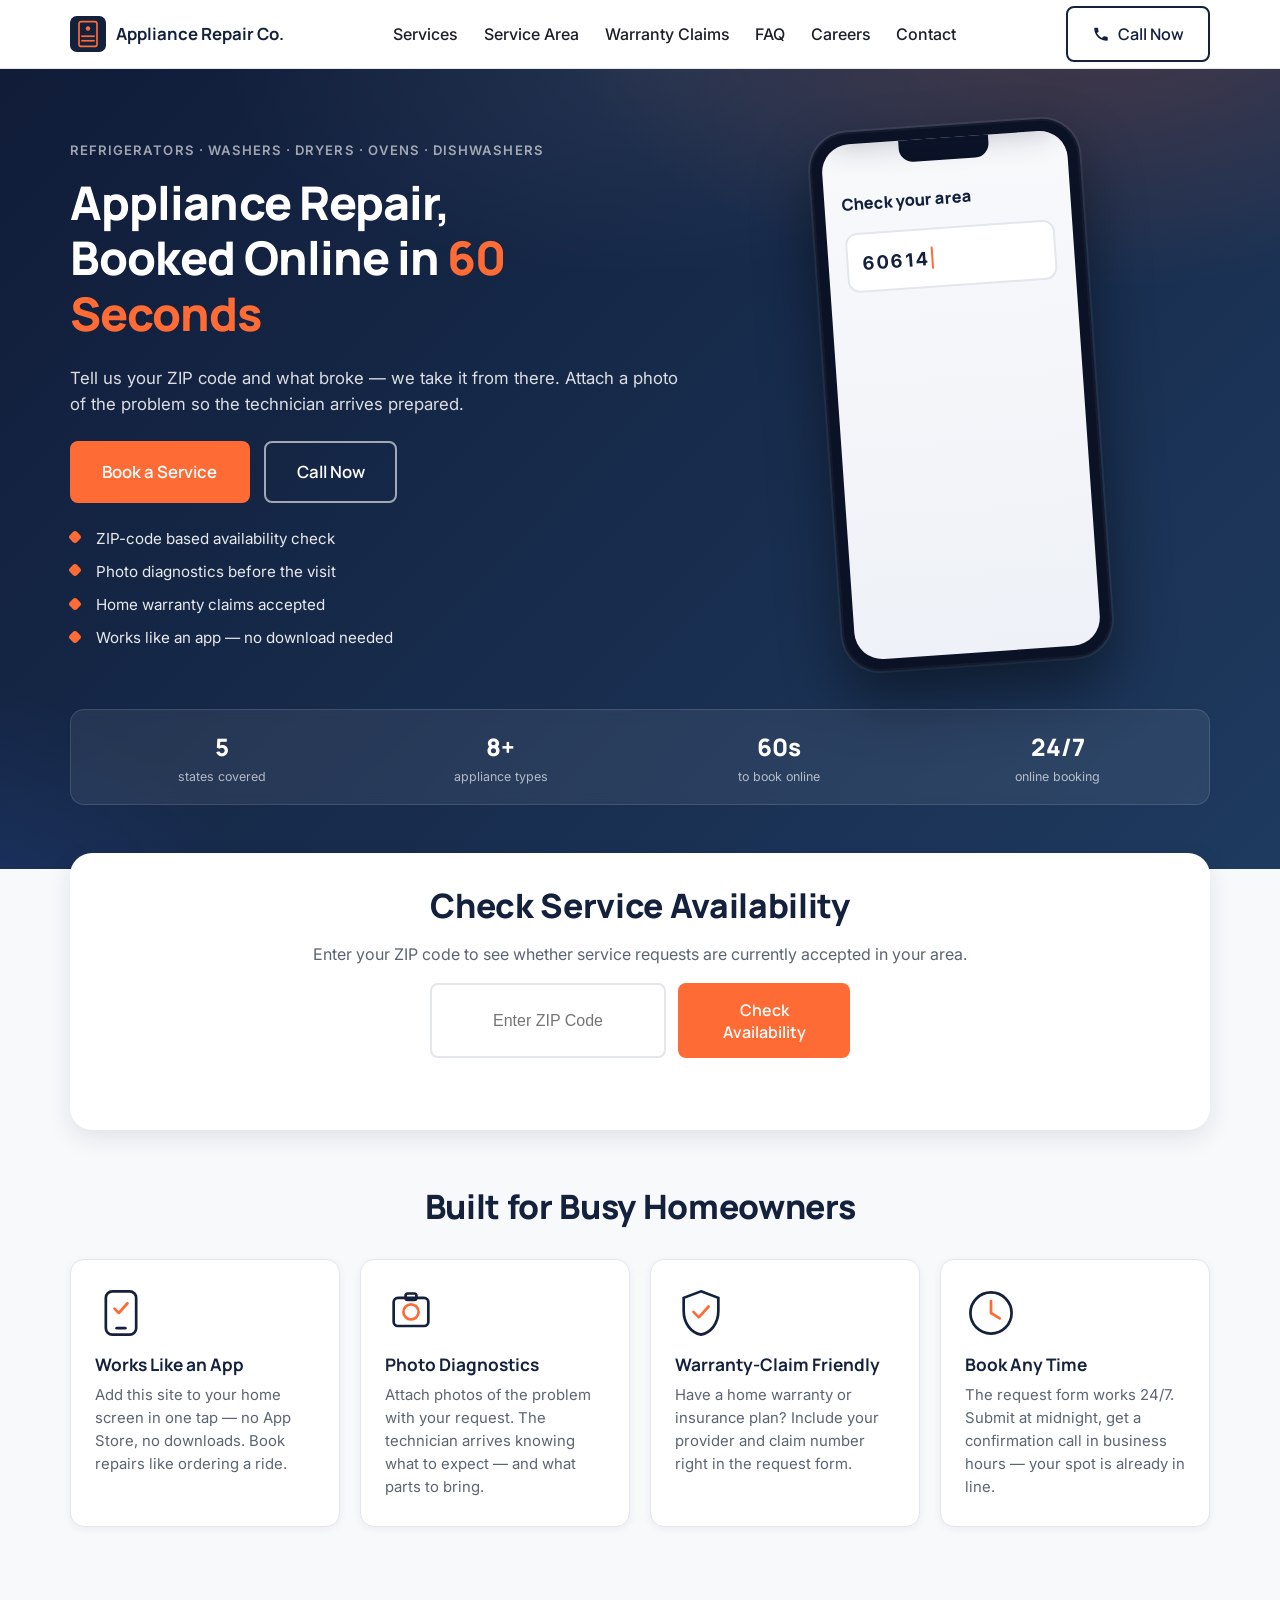
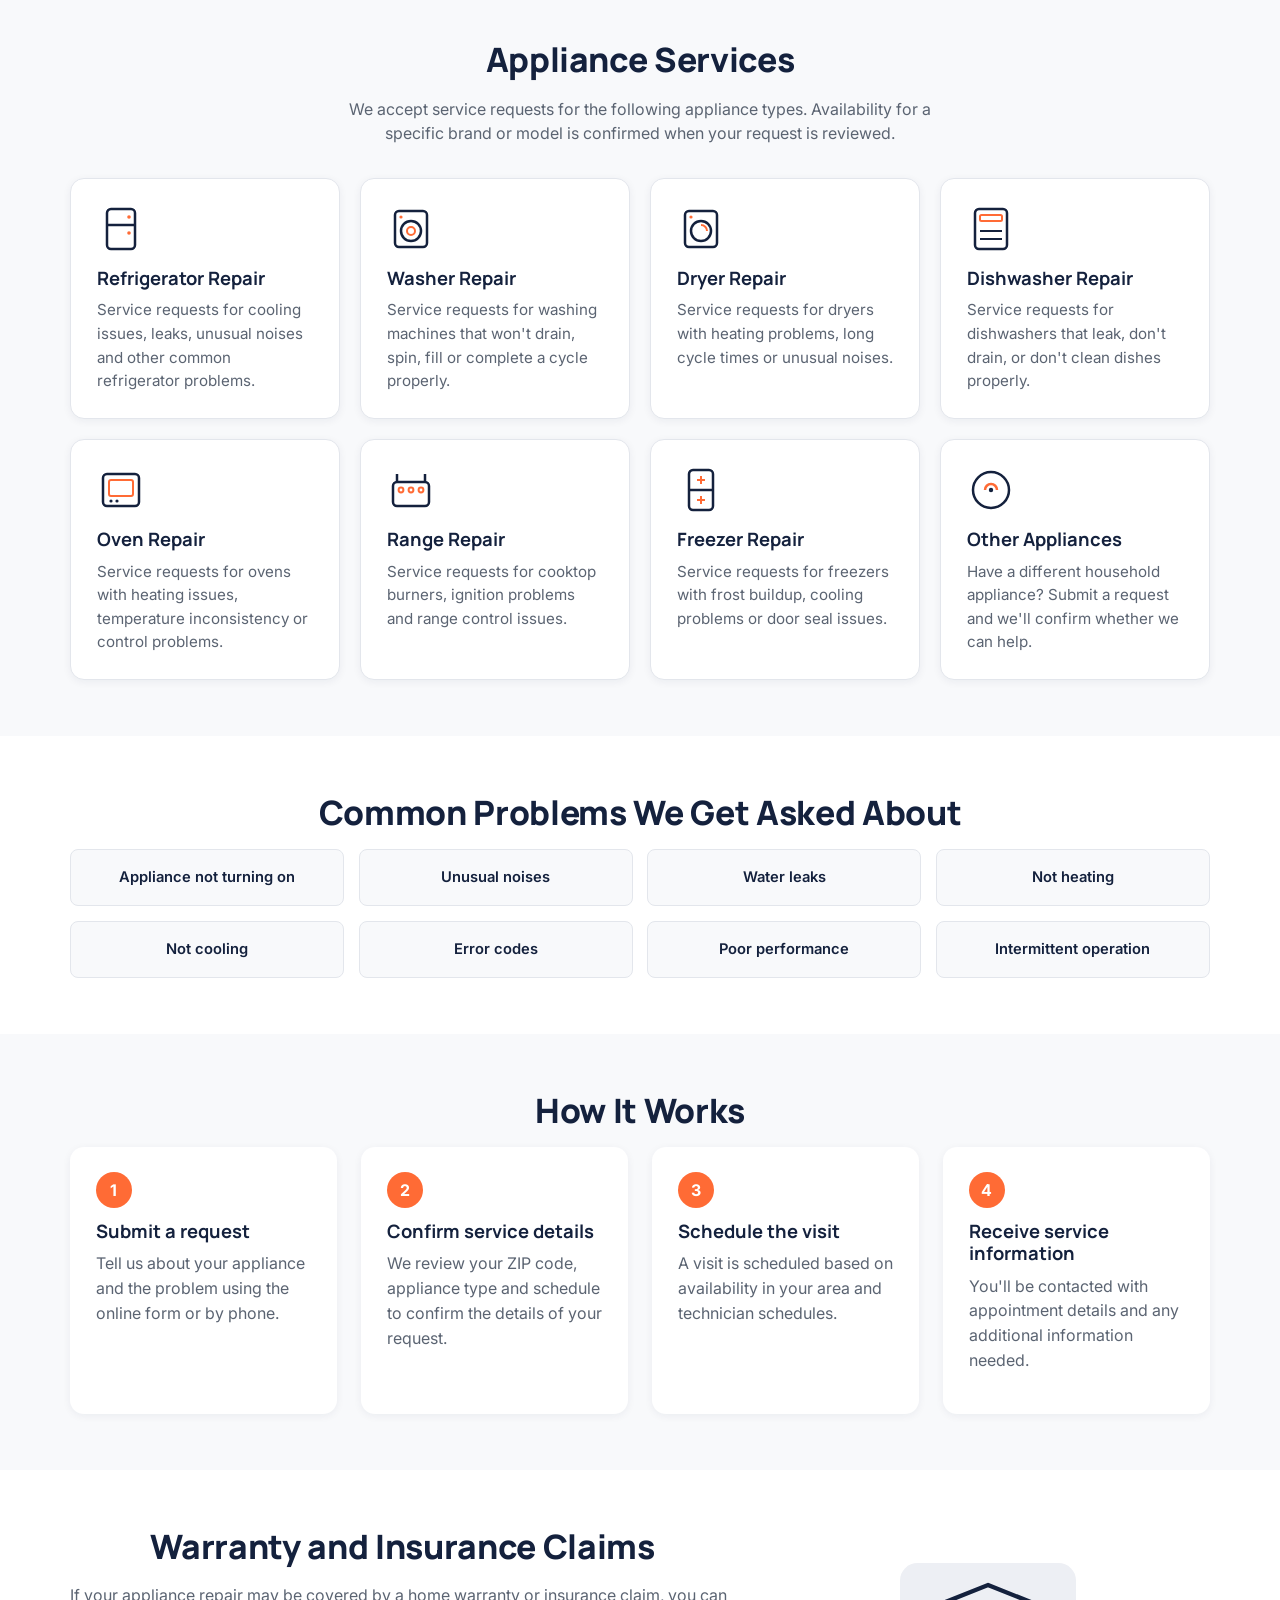
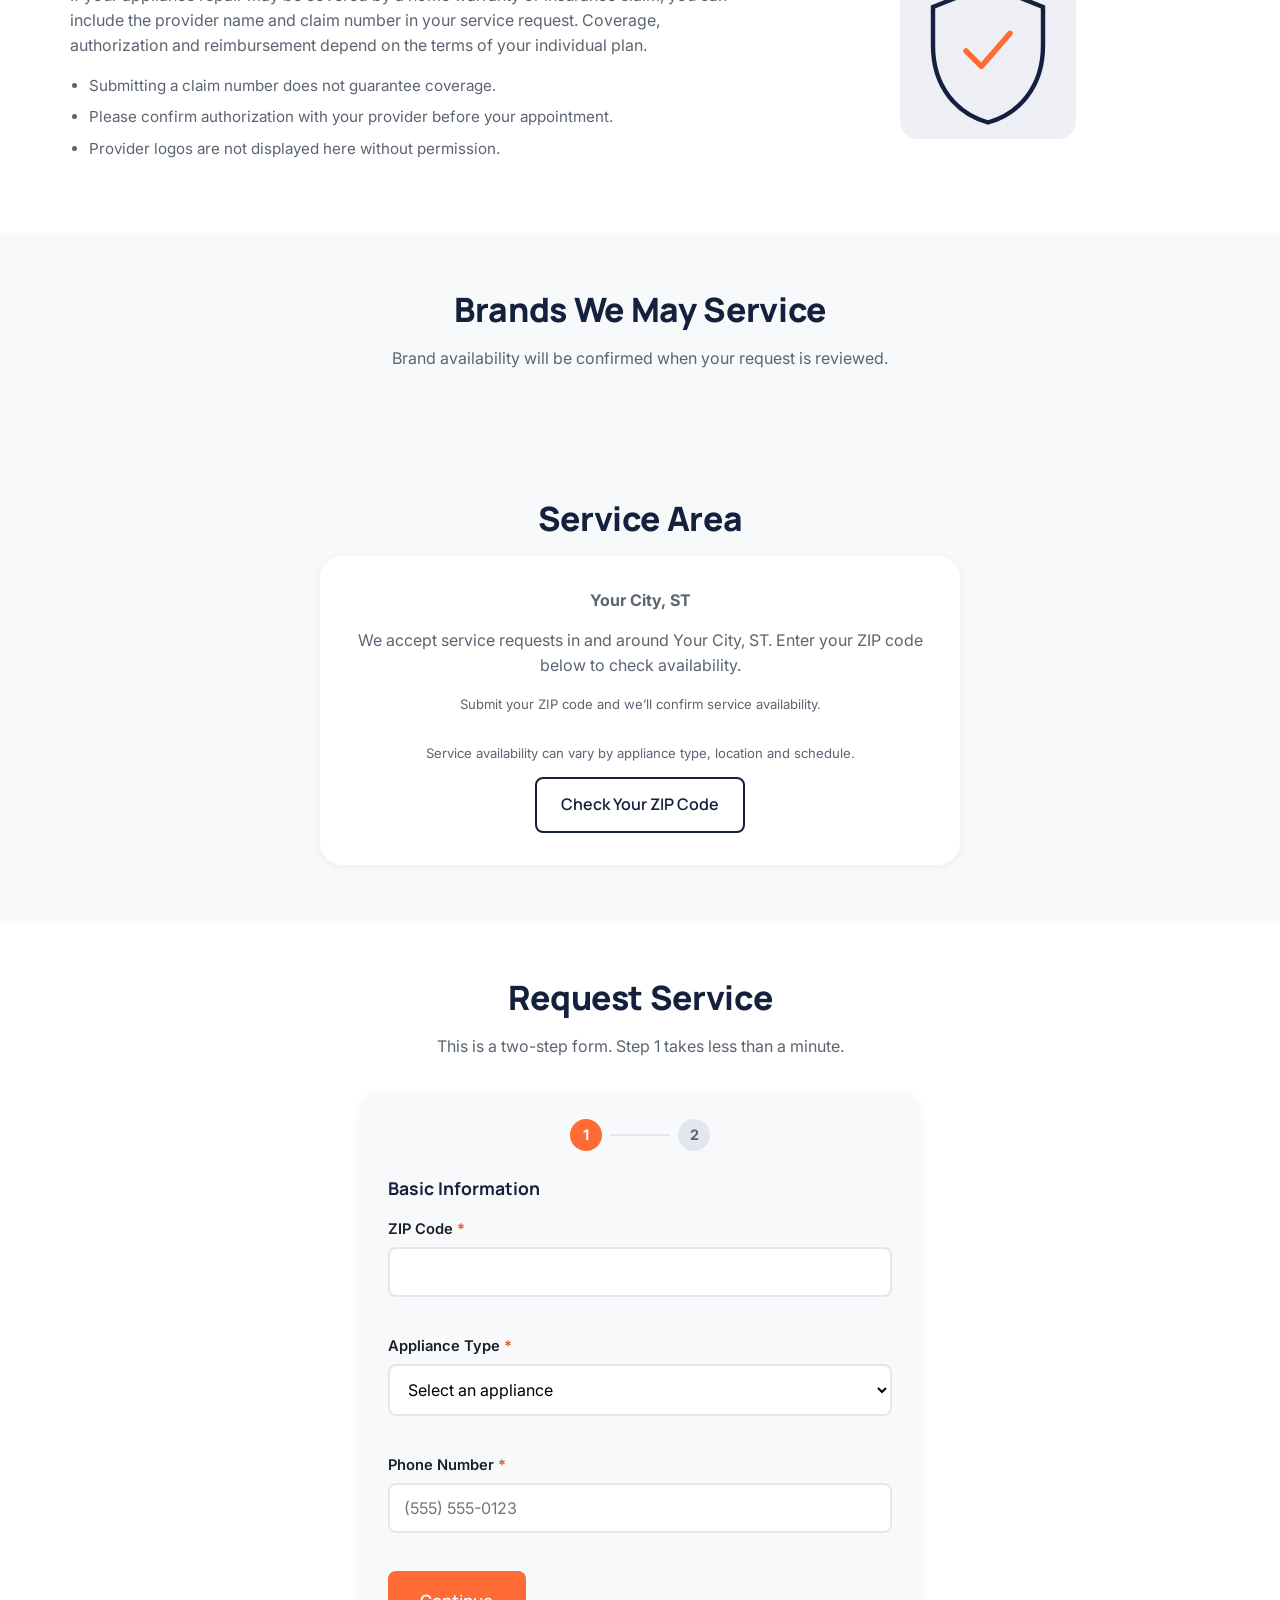
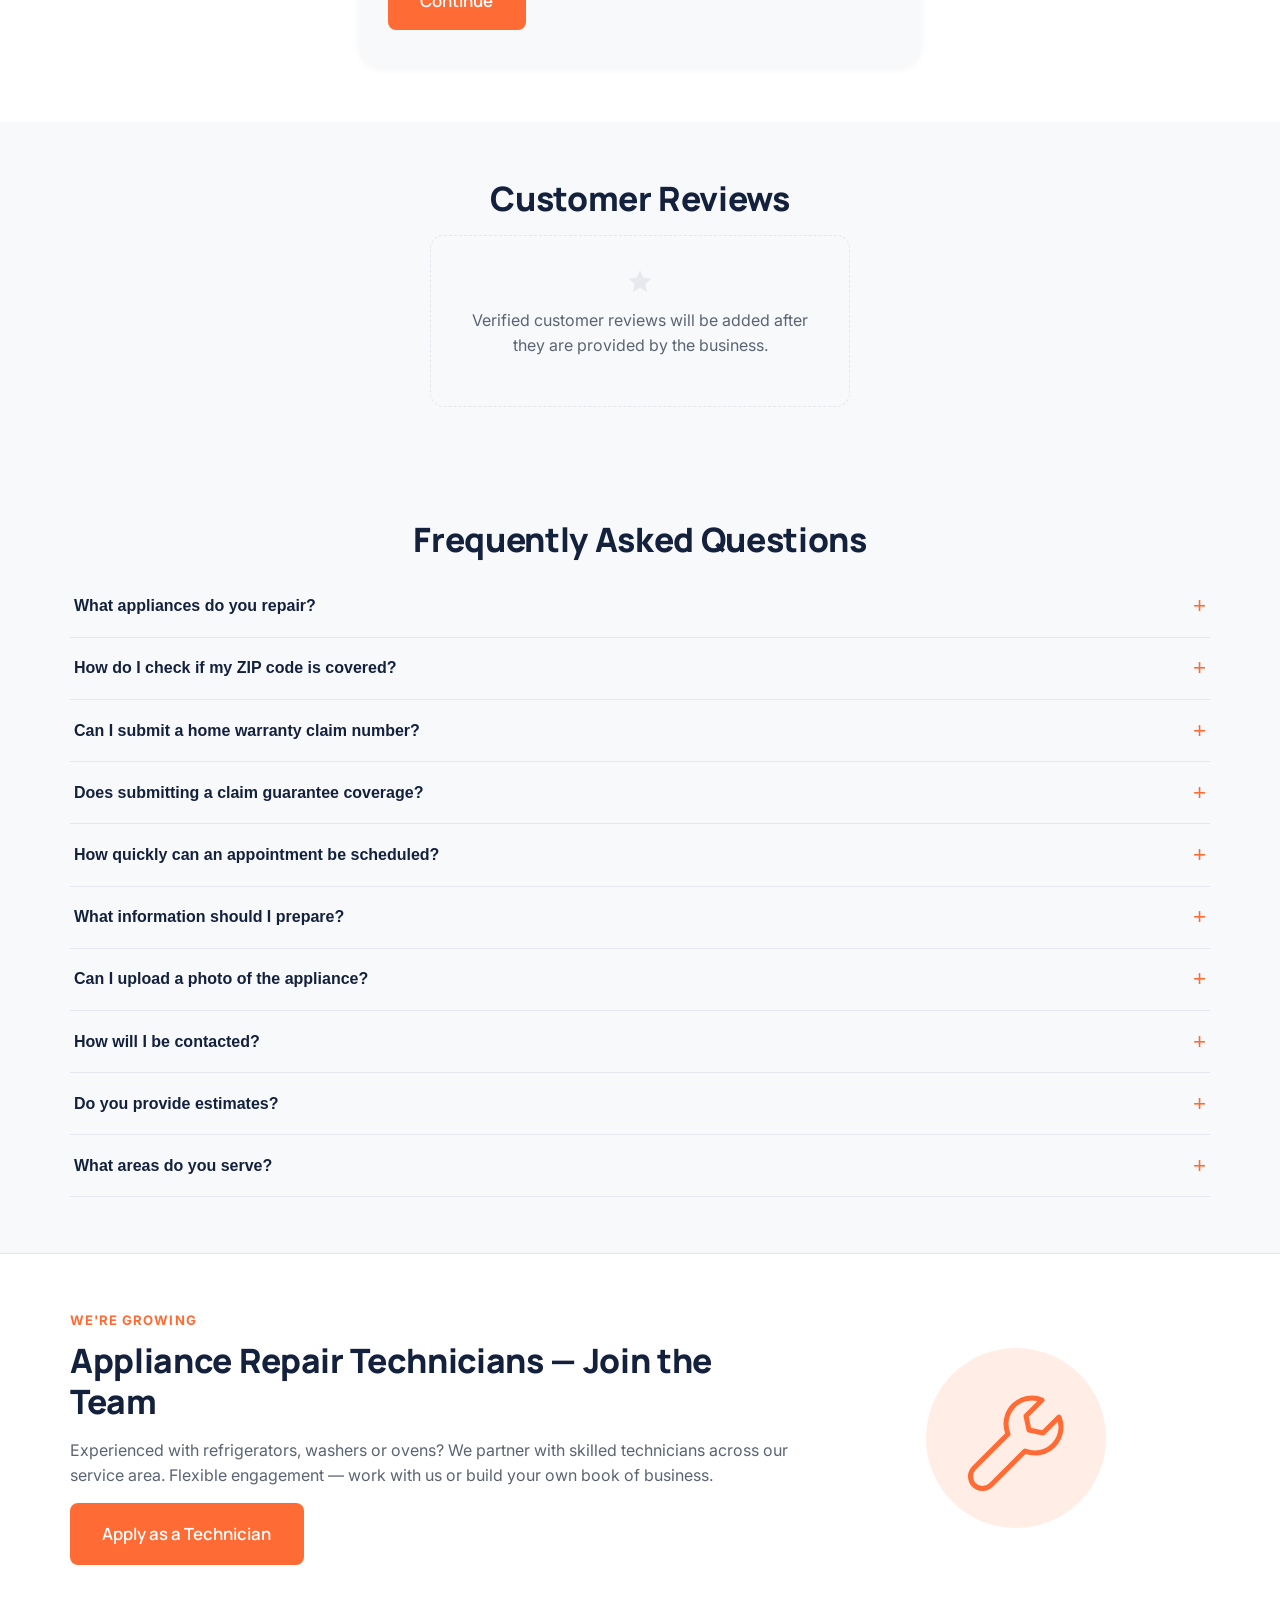
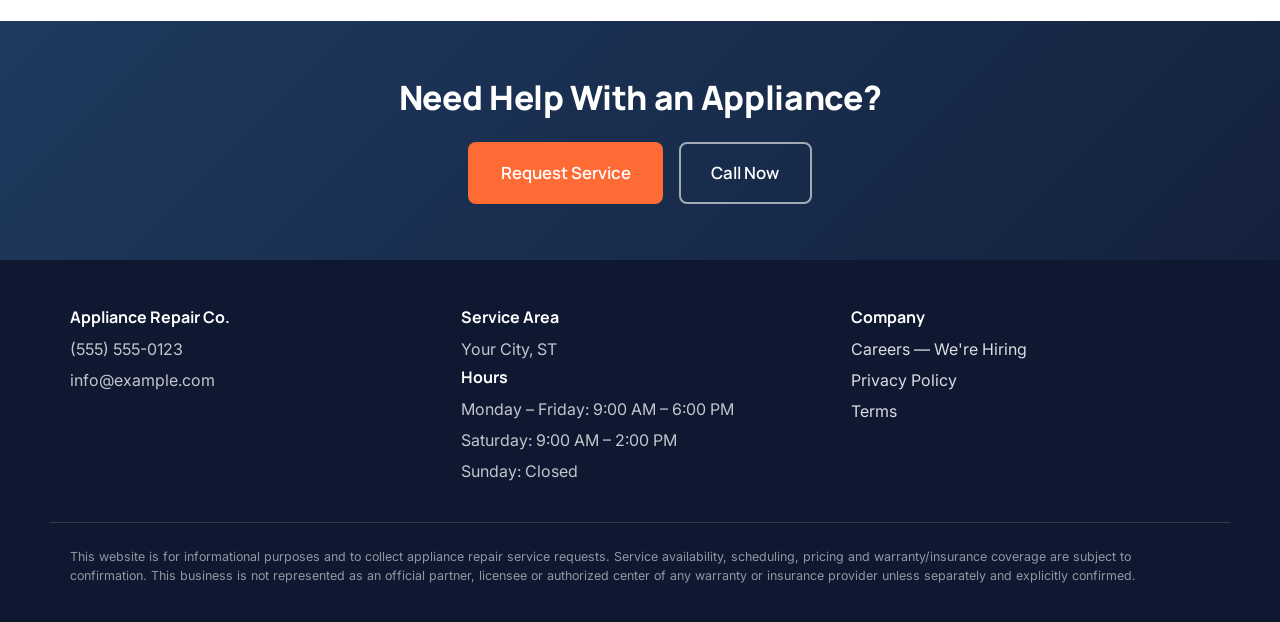
==== commit 6893edaa: "V2: animated app demo in hero, why-us section, careers page for technicians, custom PWA install bann" ====
--- a/index.html
+++ b/index.html
@@ -22,6 +22,10 @@
 <link rel="manifest" href="manifest.json">
 <meta name="theme-color" content="#14213D">
 <link rel="apple-touch-icon" href="icons/icon-192.png">
+
+<link rel="preconnect" href="https://fonts.googleapis.com">
+<link rel="preconnect" href="https://fonts.gstatic.com" crossorigin>
+<link href="https://fonts.googleapis.com/css2?family=Inter:wght@400;500;600&family=Manrope:wght@600;700;800&display=swap" rel="stylesheet">
 
 <link rel="stylesheet" href="styles.css">
 </head>
@@ -49,6 +53,7 @@
         <li><a href="#service-area">Service Area</a></li>
         <li><a href="#warranty">Warranty Claims</a></li>
         <li><a href="#faq">FAQ</a></li>
+        <li><a href="careers.html">Careers</a></li>
         <li><a href="#contact">Contact</a></li>
       </ul>
     </nav>
@@ -71,6 +76,7 @@
       <li><a href="#service-area">Service Area</a></li>
       <li><a href="#warranty">Warranty Claims</a></li>
       <li><a href="#faq">FAQ</a></li>
+      <li><a href="careers.html">Careers</a></li>
       <li><a href="#contact">Contact</a></li>
       <li><a href="tel:" class="mobile-call-link">Call Now</a></li>
     </ul>
@@ -81,46 +87,88 @@
 
   <!-- ================= HERO ================= -->
   <section class="hero">
+    <div class="hero-glow" aria-hidden="true"></div>
     <div class="container hero-inner">
       <div class="hero-copy">
-        <h1>Appliance Repair in Your Area</h1>
-        <p class="hero-sub">Request service for refrigerators, washers, dryers, dishwashers, ovens and other household appliances. Service availability is confirmed based on your ZIP code.</p>
+        <p class="hero-eyebrow">Refrigerators · Washers · Dryers · Ovens · Dishwashers</p>
+        <h1>Appliance Repair,<br>Booked Online in <span class="accent-text">60 Seconds</span></h1>
+        <p class="hero-sub">Tell us your ZIP code and what broke — we take it from there. Attach a photo of the problem so the technician arrives prepared.</p>
         <div class="hero-actions">
           <a href="#booking" class="btn btn-accent btn-lg" data-track="Schedule">Book a Service</a>
           <a href="tel:" class="btn btn-outline-light btn-lg call-link" data-track="PhoneClick">Call Now</a>
         </div>
         <ul class="hero-benefits">
-          <li>Convenient online service request</li>
           <li>ZIP-code based availability check</li>
-          <li>Warranty claim information accepted</li>
-          <li>Phone and online booking</li>
+          <li>Photo diagnostics before the visit</li>
+          <li>Home warranty claims accepted</li>
+          <li>Works like an app — no download needed</li>
         </ul>
       </div>
-      <div class="hero-art" aria-hidden="true">
-        <svg viewBox="0 0 420 420" width="100%" height="100%">
-          <defs>
-            <linearGradient id="heroGrad" x1="0" y1="0" x2="1" y2="1">
-              <stop offset="0" stop-color="#1E3A5F"/>
-              <stop offset="1" stop-color="#14213D"/>
-            </linearGradient>
-          </defs>
-          <circle cx="210" cy="210" r="190" fill="url(#heroGrad)"/>
-          <!-- Fridge -->
-          <rect x="70" y="90" width="110" height="220" rx="10" fill="#F8F9FB"/>
-          <rect x="70" y="90" width="110" height="70" rx="10" fill="#EDEFF4"/>
-          <rect x="150" y="105" width="8" height="35" rx="4" fill="#14213D"/>
-          <rect x="150" y="180" width="8" height="90" rx="4" fill="#14213D"/>
-          <!-- Washer -->
-          <rect x="220" y="180" width="130" height="130" rx="10" fill="#F8F9FB"/>
-          <circle cx="285" cy="248" r="42" fill="none" stroke="#14213D" stroke-width="6"/>
-          <circle cx="285" cy="248" r="26" fill="none" stroke="#FF6B35" stroke-width="5"/>
-          <rect x="230" y="192" width="14" height="8" rx="2" fill="#14213D"/>
-          <rect x="252" y="192" width="14" height="8" rx="2" fill="#14213D"/>
-          <!-- Technician wrench badge -->
-          <circle cx="322" cy="120" r="34" fill="#FF6B35"/>
-          <path d="M310 108a10 10 0 0114 14l-24 24-8-8 22-22a10 10 0 00-4-8z" fill="#14213D"/>
-          <circle cx="308" cy="130" r="4" fill="#14213D"/>
-        </svg>
+
+      <!-- Live app demo: a phone that books a repair by itself -->
+      <div class="hero-demo" aria-hidden="true">
+        <div class="phone">
+          <div class="phone-notch"></div>
+          <div class="phone-screen">
+            <div class="demo-toast" id="demo-toast">
+              <span class="demo-toast-icon">✓</span>
+              <span>Request received — we're on it!</span>
+            </div>
+
+            <div class="demo-screen demo-screen-1 active" data-demo="1">
+              <p class="demo-title">Check your area</p>
+              <div class="demo-zip-box"><span id="demo-zip-text"></span><span class="demo-caret"></span></div>
+              <div class="demo-zip-ok" id="demo-zip-ok">✓ Service available in your area</div>
+            </div>
+
+            <div class="demo-screen demo-screen-2" data-demo="2">
+              <p class="demo-title">What needs repair?</p>
+              <div class="demo-appliances">
+                <div class="demo-app" data-app="1">
+                  <svg viewBox="0 0 48 48"><rect x="10" y="4" width="28" height="40" rx="4" fill="none" stroke="currentColor" stroke-width="2.5"/><line x1="10" y1="20" x2="38" y2="20" stroke="currentColor" stroke-width="2.5"/></svg>
+                  <span>Fridge</span>
+                </div>
+                <div class="demo-app" data-app="2">
+                  <svg viewBox="0 0 48 48"><rect x="8" y="6" width="32" height="36" rx="4" fill="none" stroke="currentColor" stroke-width="2.5"/><circle cx="24" cy="26" r="10" fill="none" stroke="currentColor" stroke-width="2.5"/></svg>
+                  <span>Washer</span>
+                </div>
+                <div class="demo-app" data-app="3">
+                  <svg viewBox="0 0 48 48"><rect x="6" y="8" width="36" height="32" rx="4" fill="none" stroke="currentColor" stroke-width="2.5"/><rect x="12" y="14" width="24" height="16" rx="2" fill="none" stroke="currentColor" stroke-width="2"/></svg>
+                  <span>Oven</span>
+                </div>
+                <div class="demo-app" data-app="4">
+                  <svg viewBox="0 0 48 48"><rect x="8" y="4" width="32" height="40" rx="4" fill="none" stroke="currentColor" stroke-width="2.5"/><rect x="13" y="10" width="22" height="6" rx="1.5" fill="none" stroke="currentColor" stroke-width="2"/></svg>
+                  <span>Dishwasher</span>
+                </div>
+              </div>
+            </div>
+
+            <div class="demo-screen demo-screen-3" data-demo="3">
+              <p class="demo-title">Almost done</p>
+              <div class="demo-line demo-line-1"><span class="demo-line-label">Phone</span><span class="demo-line-fill"></span></div>
+              <div class="demo-line demo-line-2"><span class="demo-line-label">Problem</span><span class="demo-line-fill"></span></div>
+              <div class="demo-photo"><span>📷 Photo attached</span></div>
+              <button type="button" class="demo-submit" tabindex="-1">Submit Request</button>
+            </div>
+
+            <div class="demo-screen demo-screen-4" data-demo="4">
+              <div class="demo-success-check">
+                <svg viewBox="0 0 52 52"><circle cx="26" cy="26" r="24" fill="none" stroke="currentColor" stroke-width="3"/><path d="M15 27l7 7 15-16" fill="none" stroke="currentColor" stroke-width="4" stroke-linecap="round" stroke-linejoin="round"/></svg>
+              </div>
+              <p class="demo-success-title">Request received!</p>
+              <p class="demo-success-sub">We'll text you the appointment window shortly.</p>
+            </div>
+          </div>
+        </div>
+      </div>
+    </div>
+
+    <div class="container">
+      <div class="hero-stats" id="hero-stats">
+        <div class="hero-stat"><span class="hero-stat-num" id="stat-states">5</span><span class="hero-stat-label">states covered</span></div>
+        <div class="hero-stat"><span class="hero-stat-num">8+</span><span class="hero-stat-label">appliance types</span></div>
+        <div class="hero-stat"><span class="hero-stat-num">60s</span><span class="hero-stat-label">to book online</span></div>
+        <div class="hero-stat"><span class="hero-stat-num">24/7</span><span class="hero-stat-label">online booking</span></div>
       </div>
     </div>
   </section>
@@ -139,6 +187,43 @@
           </div>
           <div id="zip-result" class="zip-result" aria-live="polite"></div>
         </form>
+      </div>
+    </div>
+  </section>
+
+  <!-- ================= WHY US ================= -->
+  <section class="why-us" id="why-us">
+    <div class="container">
+      <h2 class="section-title">Built for Busy Homeowners</h2>
+      <div class="why-grid">
+        <div class="why-card">
+          <div class="why-icon" aria-hidden="true">
+            <svg viewBox="0 0 48 48"><rect x="10" y="4" width="28" height="40" rx="6" fill="none" stroke="currentColor" stroke-width="2.5"/><line x1="20" y1="38" x2="28" y2="38" stroke="currentColor" stroke-width="2.5" stroke-linecap="round"/><path d="M18 20l4 4 8-9" fill="none" stroke="#FF6B35" stroke-width="2.5" stroke-linecap="round" stroke-linejoin="round"/></svg>
+          </div>
+          <h3>Works Like an App</h3>
+          <p>Add this site to your home screen in one tap — no App Store, no downloads. Book repairs like ordering a ride.</p>
+        </div>
+        <div class="why-card">
+          <div class="why-icon" aria-hidden="true">
+            <svg viewBox="0 0 48 48"><rect x="8" y="10" width="32" height="26" rx="4" fill="none" stroke="currentColor" stroke-width="2.5"/><circle cx="24" cy="23" r="7" fill="none" stroke="#FF6B35" stroke-width="2.5"/><rect x="19" y="6" width="10" height="6" rx="2" fill="none" stroke="currentColor" stroke-width="2.5"/></svg>
+          </div>
+          <h3>Photo Diagnostics</h3>
+          <p>Attach photos of the problem with your request. The technician arrives knowing what to expect — and what parts to bring.</p>
+        </div>
+        <div class="why-card">
+          <div class="why-icon" aria-hidden="true">
+            <svg viewBox="0 0 48 48"><path d="M24 4l16 6v12c0 12-7 20-16 22C15 42 8 34 8 22V10z" fill="none" stroke="currentColor" stroke-width="2.5"/><path d="M17 23l5 5 9-10" fill="none" stroke="#FF6B35" stroke-width="2.5" stroke-linecap="round" stroke-linejoin="round"/></svg>
+          </div>
+          <h3>Warranty-Claim Friendly</h3>
+          <p>Have a home warranty or insurance plan? Include your provider and claim number right in the request form.</p>
+        </div>
+        <div class="why-card">
+          <div class="why-icon" aria-hidden="true">
+            <svg viewBox="0 0 48 48"><circle cx="24" cy="24" r="19" fill="none" stroke="currentColor" stroke-width="2.5"/><path d="M24 13v11l8 5" fill="none" stroke="#FF6B35" stroke-width="2.5" stroke-linecap="round" stroke-linejoin="round"/></svg>
+          </div>
+          <h3>Book Any Time</h3>
+          <p>The request form works 24/7. Submit at midnight, get a confirmation call in business hours — your spot is already in line.</p>
+        </div>
       </div>
     </div>
   </section>
@@ -532,6 +617,24 @@
     </div>
   </section>
 
+  <!-- ================= CAREERS TEASER ================= -->
+  <section class="careers-teaser" id="careers">
+    <div class="container careers-teaser-inner">
+      <div class="careers-copy">
+        <p class="careers-eyebrow">We're growing</p>
+        <h2>Appliance Repair Technicians — Join the Team</h2>
+        <p>Experienced with refrigerators, washers or ovens? We partner with skilled technicians across our service area. Flexible engagement — work with us or build your own book of business.</p>
+        <a href="careers.html" class="btn btn-accent btn-lg">Apply as a Technician</a>
+      </div>
+      <div class="careers-art" aria-hidden="true">
+        <svg viewBox="0 0 200 200" width="100%" height="100%">
+          <circle cx="100" cy="100" r="90" fill="rgba(255,107,53,0.12)"/>
+          <path d="M126 62a26 26 0 00-34 34L58 130a12 12 0 0017 17l34-34a26 26 0 0034-34l-16 16-14-3-3-14z" fill="none" stroke="#FF6B35" stroke-width="5" stroke-linejoin="round"/>
+        </svg>
+      </div>
+    </div>
+  </section>
+
   <!-- ================= FINAL CTA ================= -->
   <section class="final-cta">
     <div class="container final-cta-inner">
@@ -560,7 +663,8 @@
       <div id="footer-hours"></div>
     </div>
     <div class="footer-col">
-      <h3>Legal</h3>
+      <h3>Company</h3>
+      <p><a href="careers.html">Careers — We're Hiring</a></p>
       <p><a href="privacy.html">Privacy Policy</a></p>
       <p><a href="terms.html">Terms</a></p>
     </div>
@@ -569,6 +673,23 @@
     <p>This website is for informational purposes and to collect appliance repair service requests. Service availability, scheduling, pricing and warranty/insurance coverage are subject to confirmation. This business is not represented as an official partner, licensee or authorized center of any warranty or insurance provider unless separately and explicitly confirmed.</p>
   </div>
 </footer>
+
+<!-- PWA install banner (shown by script.js when installable) -->
+<div class="install-banner" id="install-banner" hidden>
+  <div class="install-banner-card">
+    <div class="install-banner-icon" aria-hidden="true">
+      <svg viewBox="0 0 64 64" width="44" height="44"><rect width="64" height="64" rx="14" fill="#14213D"/><rect x="16" y="10" width="32" height="44" rx="4" fill="none" stroke="#FF6B35" stroke-width="3"/><circle cx="32" cy="22" r="4" fill="#FF6B35"/><line x1="20" y1="36" x2="44" y2="36" stroke="#FF6B35" stroke-width="3"/><line x1="20" y1="44" x2="44" y2="44" stroke="#FF6B35" stroke-width="3"/></svg>
+    </div>
+    <div class="install-banner-text">
+      <strong id="install-banner-title">Get the app experience</strong>
+      <span id="install-banner-sub">Add to your home screen — book repairs in one tap, no download.</span>
+    </div>
+    <div class="install-banner-actions">
+      <button type="button" class="btn btn-accent" id="install-banner-btn">Install</button>
+      <button type="button" class="install-banner-dismiss" id="install-banner-dismiss" aria-label="Dismiss">✕</button>
+    </div>
+  </div>
+</div>
 
 <!-- Mobile sticky action bar -->
 <div class="mobile-sticky-bar" id="mobile-sticky-bar">
--- a/styles.css
+++ b/styles.css
@@ -649,3 +649,441 @@
   .card-grid { grid-template-columns: repeat(4, 1fr); }
   .steps { grid-template-columns: repeat(4, 1fr); }
 }
+
+/* ============================================================
+   V2 DESIGN LAYER — typography, hero app demo, why-us,
+   careers, PWA install banner, micro-interactions
+   ============================================================ */
+
+:root {
+  --font-sans: "Inter", -apple-system, BlinkMacSystemFont, "Segoe UI", Roboto, Helvetica, Arial, sans-serif;
+  --font-display: "Manrope", "Inter", -apple-system, sans-serif;
+}
+
+h1, h2, h3, legend, .logo-text, .btn { font-family: var(--font-display); }
+h1 { font-weight: 800; letter-spacing: -0.02em; }
+h2 { font-weight: 800; letter-spacing: -0.01em; }
+
+.accent-text { color: var(--color-accent); }
+
+/* ---------- HERO v2 ---------- */
+.hero {
+  position: relative;
+  overflow: hidden;
+  padding: 3.5rem 0 4rem;
+  background:
+    radial-gradient(900px 500px at 85% -10%, rgba(255,107,53,0.22), transparent 60%),
+    radial-gradient(700px 500px at -10% 110%, rgba(64,120,255,0.18), transparent 55%),
+    linear-gradient(135deg, #101C38 0%, #1E3A5F 100%);
+}
+.hero-glow {
+  position: absolute;
+  inset: 0;
+  background: radial-gradient(600px 300px at 50% 0%, rgba(255,255,255,0.06), transparent 70%);
+  pointer-events: none;
+}
+.hero-eyebrow {
+  color: rgba(255,255,255,0.6);
+  font-size: 0.82rem;
+  font-weight: 600;
+  letter-spacing: 0.08em;
+  text-transform: uppercase;
+  margin-bottom: 0.9rem;
+}
+.hero-benefits li::before { border-radius: 3px; transform: rotate(45deg); }
+
+/* Hero stats strip */
+.hero-stats {
+  display: grid;
+  grid-template-columns: repeat(2, 1fr);
+  gap: 1rem;
+  margin-top: 2.75rem;
+  padding: 1.1rem 1.25rem;
+  background: rgba(255,255,255,0.07);
+  border: 1px solid rgba(255,255,255,0.12);
+  border-radius: var(--radius-md);
+  backdrop-filter: blur(6px);
+}
+.hero-stat { text-align: center; }
+.hero-stat-num {
+  display: block;
+  font-family: var(--font-display);
+  font-weight: 800;
+  font-size: 1.5rem;
+  color: #fff;
+}
+.hero-stat-label {
+  display: block;
+  font-size: 0.78rem;
+  color: rgba(255,255,255,0.65);
+  margin-top: 0.15rem;
+}
+
+/* ---------- PHONE DEMO ---------- */
+.hero-demo {
+  display: flex;
+  justify-content: center;
+  perspective: 1000px;
+}
+.phone {
+  position: relative;
+  width: 250px;
+  height: 500px;
+  background: #0B1226;
+  border-radius: 38px;
+  padding: 12px;
+  box-shadow:
+    0 30px 60px rgba(0,0,0,0.45),
+    0 0 0 2px rgba(255,255,255,0.08),
+    inset 0 0 0 2px rgba(255,255,255,0.04);
+  transform: rotate(-4deg);
+  animation: phone-float 7s ease-in-out infinite;
+}
+@keyframes phone-float {
+  0%, 100% { transform: rotate(-4deg) translateY(0); }
+  50% { transform: rotate(-4deg) translateY(-10px); }
+}
+.phone-notch {
+  position: absolute;
+  top: 12px; left: 50%;
+  transform: translateX(-50%);
+  width: 90px; height: 22px;
+  background: #0B1226;
+  border-radius: 0 0 14px 14px;
+  z-index: 5;
+}
+.phone-screen {
+  position: relative;
+  width: 100%; height: 100%;
+  background: linear-gradient(180deg, #F8F9FB 0%, #EEF1F7 100%);
+  border-radius: 28px;
+  overflow: hidden;
+}
+.demo-screen {
+  position: absolute;
+  inset: 0;
+  padding: 3rem 1.1rem 1.1rem;
+  opacity: 0;
+  transform: translateX(24px);
+  transition: opacity 0.45s ease, transform 0.45s ease;
+  pointer-events: none;
+}
+.demo-screen.active { opacity: 1; transform: translateX(0); }
+.demo-title {
+  font-family: var(--font-display);
+  font-weight: 800;
+  font-size: 1.02rem;
+  color: var(--color-primary);
+  margin-bottom: 1rem;
+}
+.demo-zip-box {
+  display: flex;
+  align-items: center;
+  background: #fff;
+  border: 2px solid var(--color-border);
+  border-radius: 12px;
+  padding: 0.85rem 0.9rem;
+  font-size: 1.15rem;
+  font-weight: 700;
+  letter-spacing: 0.12em;
+  color: var(--color-primary);
+  min-height: 52px;
+}
+.demo-caret {
+  width: 2px; height: 1.2em;
+  background: var(--color-accent);
+  margin-left: 2px;
+  animation: caret-blink 0.9s steps(2) infinite;
+}
+@keyframes caret-blink { 0%, 50% { opacity: 1; } 51%, 100% { opacity: 0; } }
+.demo-zip-ok {
+  margin-top: 0.9rem;
+  background: var(--color-success-bg);
+  color: var(--color-success-text);
+  font-weight: 700;
+  font-size: 0.88rem;
+  border-radius: 10px;
+  padding: 0.7rem 0.8rem;
+  opacity: 0;
+  transform: translateY(6px);
+  transition: opacity 0.4s ease, transform 0.4s ease;
+}
+.demo-zip-ok.show { opacity: 1; transform: translateY(0); }
+.demo-appliances {
+  display: grid;
+  grid-template-columns: 1fr 1fr;
+  gap: 0.7rem;
+}
+.demo-app {
+  background: #fff;
+  border: 2px solid var(--color-border);
+  border-radius: 14px;
+  padding: 0.9rem 0.5rem 0.7rem;
+  text-align: center;
+  color: var(--color-primary);
+  transition: border-color 0.25s ease, transform 0.25s ease, box-shadow 0.25s ease;
+}
+.demo-app svg { width: 34px; height: 34px; margin: 0 auto 0.4rem; }
+.demo-app span { font-size: 0.8rem; font-weight: 600; }
+.demo-app.selected {
+  border-color: var(--color-accent);
+  box-shadow: 0 6px 16px rgba(255,107,53,0.25);
+  transform: scale(1.04);
+  color: var(--color-accent);
+}
+.demo-line {
+  background: #fff;
+  border: 2px solid var(--color-border);
+  border-radius: 12px;
+  padding: 0.7rem 0.9rem;
+  margin-bottom: 0.7rem;
+  display: flex;
+  align-items: center;
+  gap: 0.6rem;
+}
+.demo-line-label {
+  font-size: 0.78rem;
+  font-weight: 600;
+  color: var(--color-text-muted);
+  flex-shrink: 0;
+  width: 58px;
+}
+.demo-line-fill {
+  height: 8px;
+  border-radius: 4px;
+  background: linear-gradient(90deg, var(--color-primary-light), var(--color-primary));
+  width: 0;
+  transition: width 0.9s ease;
+}
+.demo-screen-3.active .demo-line-1 .demo-line-fill { width: 70%; transition-delay: 0.3s; }
+.demo-screen-3.active .demo-line-2 .demo-line-fill { width: 85%; transition-delay: 0.8s; }
+.demo-photo {
+  background: rgba(255,107,53,0.1);
+  border: 2px dashed rgba(255,107,53,0.5);
+  border-radius: 12px;
+  padding: 0.65rem 0.9rem;
+  font-size: 0.82rem;
+  font-weight: 600;
+  color: var(--color-accent-dark);
+  margin-bottom: 0.9rem;
+  opacity: 0;
+  transition: opacity 0.5s ease 1.4s;
+}
+.demo-screen-3.active .demo-photo { opacity: 1; }
+.demo-submit {
+  width: 100%;
+  background: var(--color-accent);
+  color: #fff;
+  border: 0;
+  border-radius: 12px;
+  padding: 0.85rem;
+  font-family: var(--font-display);
+  font-weight: 700;
+  font-size: 0.95rem;
+  cursor: default;
+}
+.demo-screen-3.active .demo-submit { animation: demo-press 0.35s ease 2.4s; }
+@keyframes demo-press { 50% { transform: scale(0.96); background: var(--color-accent-dark); } }
+.demo-screen-4 {
+  display: flex;
+  flex-direction: column;
+  align-items: center;
+  justify-content: center;
+  text-align: center;
+}
+.demo-success-check { color: #1A7A5E; width: 74px; margin-bottom: 1rem; }
+.demo-success-check svg { stroke-dasharray: 200; }
+.demo-screen-4.active .demo-success-check { animation: pop-in 0.5s cubic-bezier(0.34, 1.56, 0.64, 1); }
+@keyframes pop-in { 0% { transform: scale(0.3); opacity: 0; } 100% { transform: scale(1); opacity: 1; } }
+.demo-success-title {
+  font-family: var(--font-display);
+  font-weight: 800;
+  font-size: 1.1rem;
+  color: var(--color-primary);
+  margin-bottom: 0.35rem;
+}
+.demo-success-sub { font-size: 0.85rem; margin: 0; }
+.demo-toast {
+  position: absolute;
+  top: 10px; left: 10px; right: 10px;
+  z-index: 10;
+  background: #fff;
+  border-radius: 14px;
+  box-shadow: 0 10px 30px rgba(20,33,61,0.25);
+  padding: 0.7rem 0.9rem;
+  display: flex;
+  align-items: center;
+  gap: 0.6rem;
+  font-size: 0.8rem;
+  font-weight: 600;
+  color: var(--color-primary);
+  transform: translateY(-80px);
+  transition: transform 0.5s cubic-bezier(0.34, 1.56, 0.64, 1);
+}
+.demo-toast.show { transform: translateY(38px); }
+.demo-toast-icon {
+  width: 22px; height: 22px;
+  border-radius: 50%;
+  background: #1A7A5E;
+  color: #fff;
+  display: flex;
+  align-items: center;
+  justify-content: center;
+  font-size: 0.75rem;
+  flex-shrink: 0;
+}
+
+/* ---------- WHY US ---------- */
+.why-us { padding-top: 1rem; }
+.why-grid {
+  display: grid;
+  grid-template-columns: 1fr;
+  gap: 1.25rem;
+  margin-top: 2rem;
+}
+.why-card {
+  background: var(--color-surface);
+  border: 1px solid var(--color-border);
+  border-radius: var(--radius-md);
+  padding: 1.7rem 1.5rem;
+  box-shadow: var(--shadow-sm);
+  transition: transform 0.25s ease, box-shadow 0.25s ease;
+}
+.why-card:hover { transform: translateY(-4px); box-shadow: var(--shadow-md); }
+.why-icon {
+  width: 52px; height: 52px;
+  color: var(--color-primary);
+  margin-bottom: 1rem;
+}
+.why-card h3 { font-size: 1.08rem; }
+.why-card p { font-size: 0.93rem; margin: 0; }
+
+/* ---------- SERVICE CARD hover ---------- */
+.service-card { transition: transform 0.25s ease, box-shadow 0.25s ease; }
+.service-card:hover { transform: translateY(-4px); box-shadow: var(--shadow-md); }
+
+/* ---------- CAREERS TEASER ---------- */
+.careers-teaser {
+  background: var(--color-surface);
+  border-top: 1px solid var(--color-border);
+}
+.careers-teaser-inner {
+  display: grid;
+  gap: 2rem;
+  align-items: center;
+}
+.careers-eyebrow {
+  color: var(--color-accent);
+  font-weight: 700;
+  font-size: 0.82rem;
+  letter-spacing: 0.08em;
+  text-transform: uppercase;
+  margin-bottom: 0.6rem;
+}
+.careers-art { max-width: 200px; margin: 0 auto; }
+
+/* ---------- CAREERS PAGE ---------- */
+.careers-hero {
+  background:
+    radial-gradient(700px 400px at 90% -20%, rgba(255,107,53,0.25), transparent 60%),
+    linear-gradient(135deg, #101C38 0%, #1E3A5F 100%);
+  color: #fff;
+  padding: 3.5rem 0;
+  text-align: center;
+}
+.careers-hero h1 { color: #fff; }
+.careers-hero p { color: rgba(255,255,255,0.85); max-width: 620px; margin: 0 auto; }
+.careers-perks {
+  display: grid;
+  grid-template-columns: 1fr;
+  gap: 1.25rem;
+  margin-top: 2rem;
+}
+.perk-card {
+  background: var(--color-surface);
+  border: 1px solid var(--color-border);
+  border-radius: var(--radius-md);
+  padding: 1.5rem;
+  box-shadow: var(--shadow-sm);
+}
+.perk-card h3 { font-size: 1.05rem; }
+.perk-card p { font-size: 0.92rem; margin: 0; }
+.careers-form-section { background: var(--color-surface); }
+.specialty-grid {
+  display: grid;
+  grid-template-columns: 1fr 1fr;
+  gap: 0.6rem;
+}
+.specialty-grid .checkbox-label {
+  background: var(--color-surface);
+  border: 2px solid var(--color-border);
+  border-radius: var(--radius-sm);
+  padding: 0.6rem 0.75rem;
+  transition: border-color 0.2s ease;
+}
+.specialty-grid .checkbox-label:has(input:checked) { border-color: var(--color-accent); }
+
+/* ---------- PWA INSTALL BANNER ---------- */
+.install-banner {
+  position: fixed;
+  left: 0; right: 0;
+  bottom: 66px;
+  z-index: 600;
+  padding: 0 0.75rem;
+  animation: banner-up 0.5s cubic-bezier(0.34, 1.56, 0.64, 1);
+}
+@keyframes banner-up { from { transform: translateY(120%); opacity: 0; } to { transform: translateY(0); opacity: 1; } }
+.install-banner-card {
+  max-width: 560px;
+  margin: 0 auto;
+  background: var(--color-primary);
+  color: #fff;
+  border-radius: var(--radius-md);
+  box-shadow: 0 16px 40px rgba(10,18,38,0.45);
+  padding: 0.9rem 1rem;
+  display: flex;
+  align-items: center;
+  gap: 0.9rem;
+}
+.install-banner-icon { flex-shrink: 0; }
+.install-banner-icon svg { border-radius: 10px; }
+.install-banner-text {
+  flex: 1;
+  display: flex;
+  flex-direction: column;
+  gap: 0.15rem;
+  min-width: 0;
+}
+.install-banner-text strong { font-family: var(--font-display); font-size: 0.95rem; }
+.install-banner-text span { font-size: 0.8rem; color: rgba(255,255,255,0.75); line-height: 1.35; }
+.install-banner-actions { display: flex; align-items: center; gap: 0.4rem; flex-shrink: 0; }
+.install-banner-actions .btn { padding: 0.55rem 1rem; min-height: 40px; font-size: 0.9rem; }
+.install-banner-dismiss {
+  background: transparent;
+  border: 0;
+  color: rgba(255,255,255,0.6);
+  font-size: 1rem;
+  cursor: pointer;
+  padding: 0.4rem;
+}
+
+/* ---------- SCROLL REVEAL ---------- */
+.reveal { opacity: 0; transform: translateY(22px); transition: opacity 0.6s ease, transform 0.6s ease; }
+.reveal.in { opacity: 1; transform: translateY(0); }
+
+/* ---------- V2 RESPONSIVE ---------- */
+@media (min-width: 768px) {
+  .hero-stats { grid-template-columns: repeat(4, 1fr); }
+  .why-grid { grid-template-columns: repeat(2, 1fr); }
+  .careers-teaser-inner { grid-template-columns: 1.3fr 0.7fr; }
+  .careers-perks { grid-template-columns: repeat(3, 1fr); }
+  .install-banner { bottom: 1rem; }
+}
+@media (min-width: 1024px) {
+  .why-grid { grid-template-columns: repeat(4, 1fr); }
+  .phone { width: 270px; height: 540px; }
+}
+@media (prefers-reduced-motion: reduce) {
+  .phone { animation: none; }
+  .reveal { opacity: 1; transform: none; }
+}
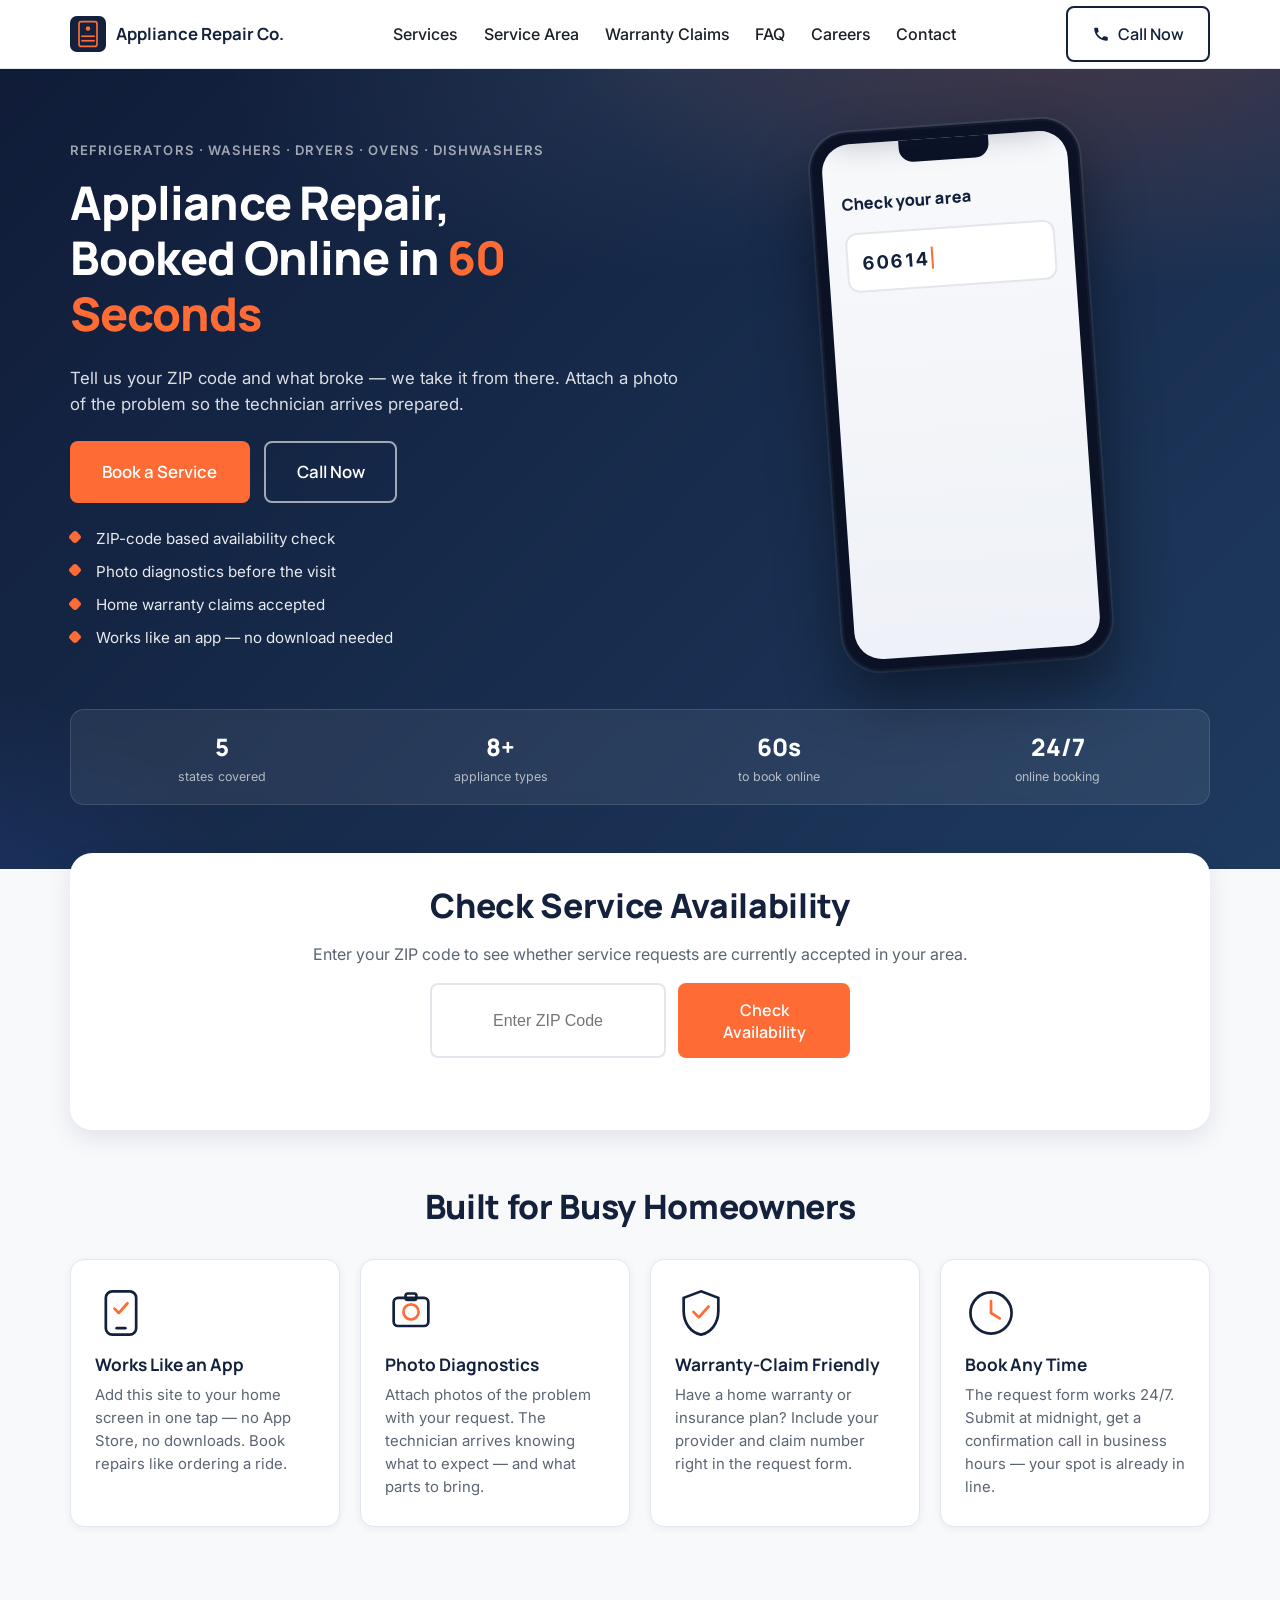
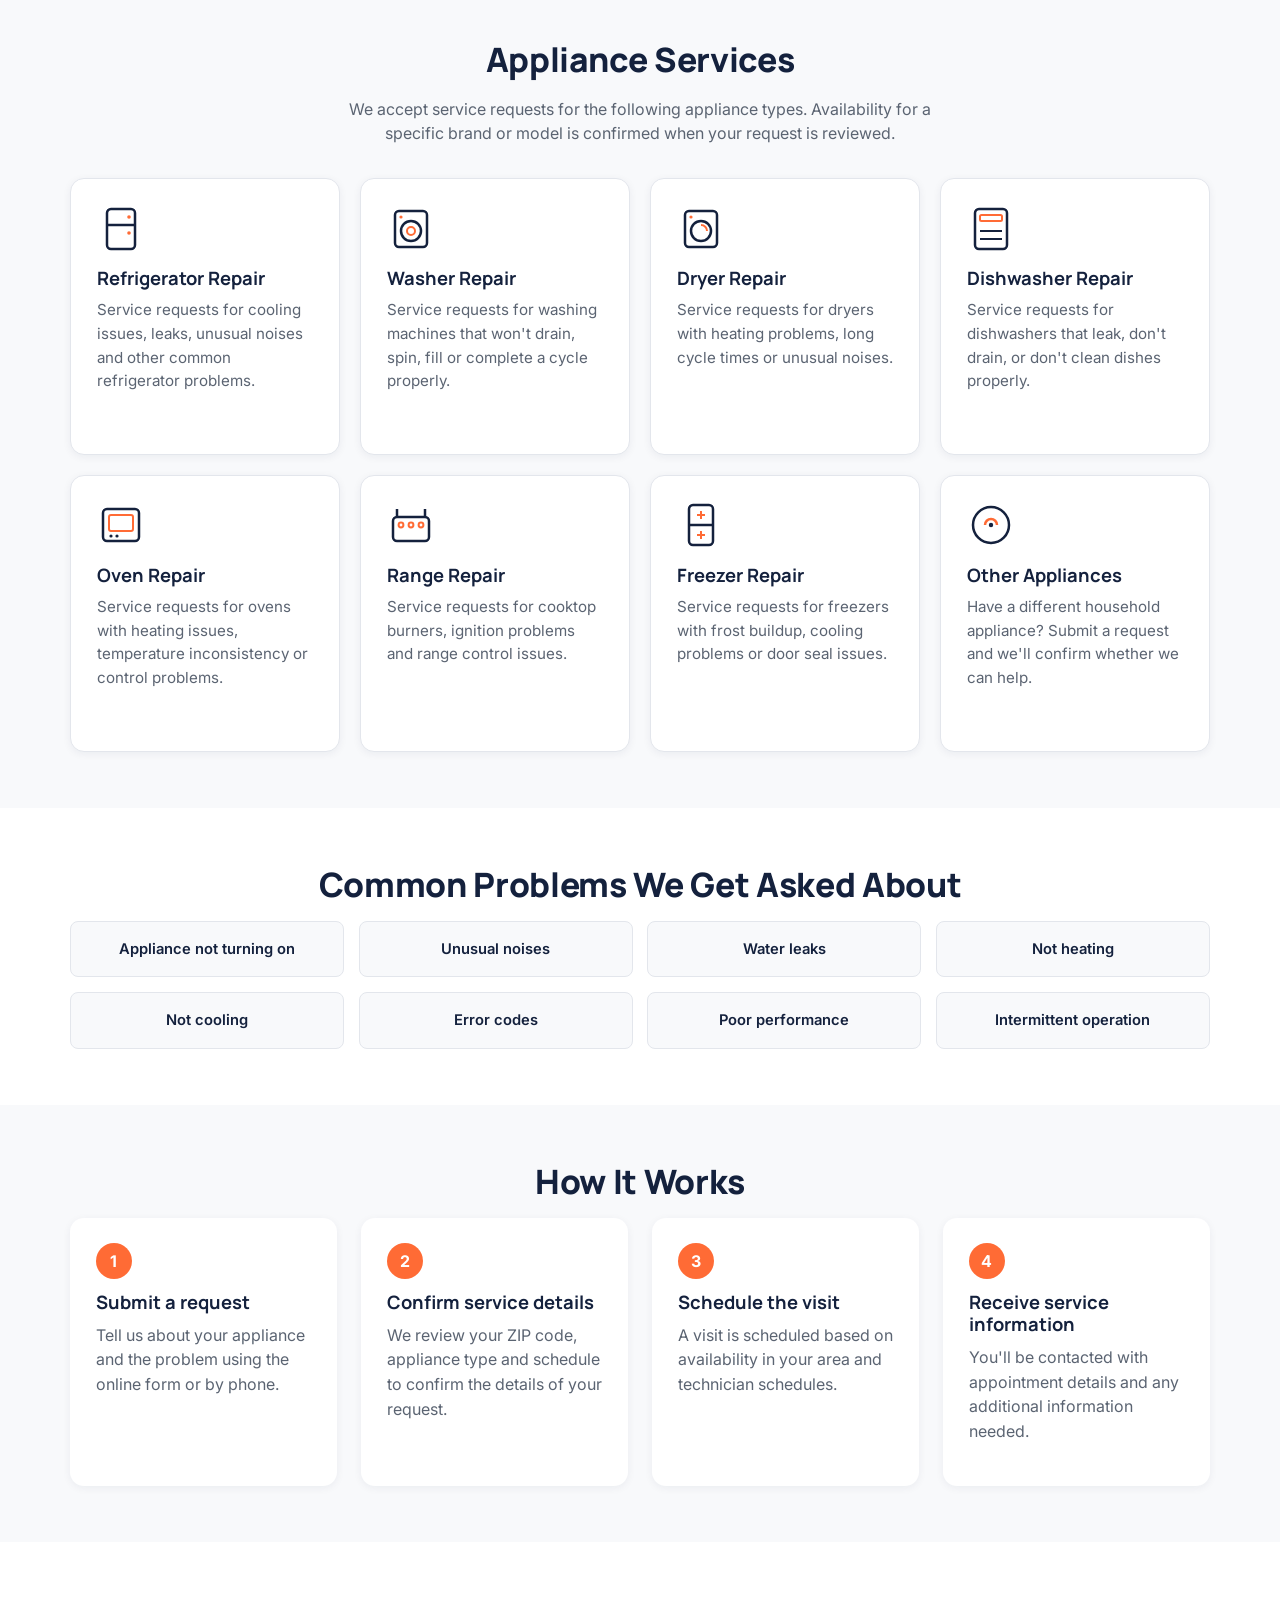
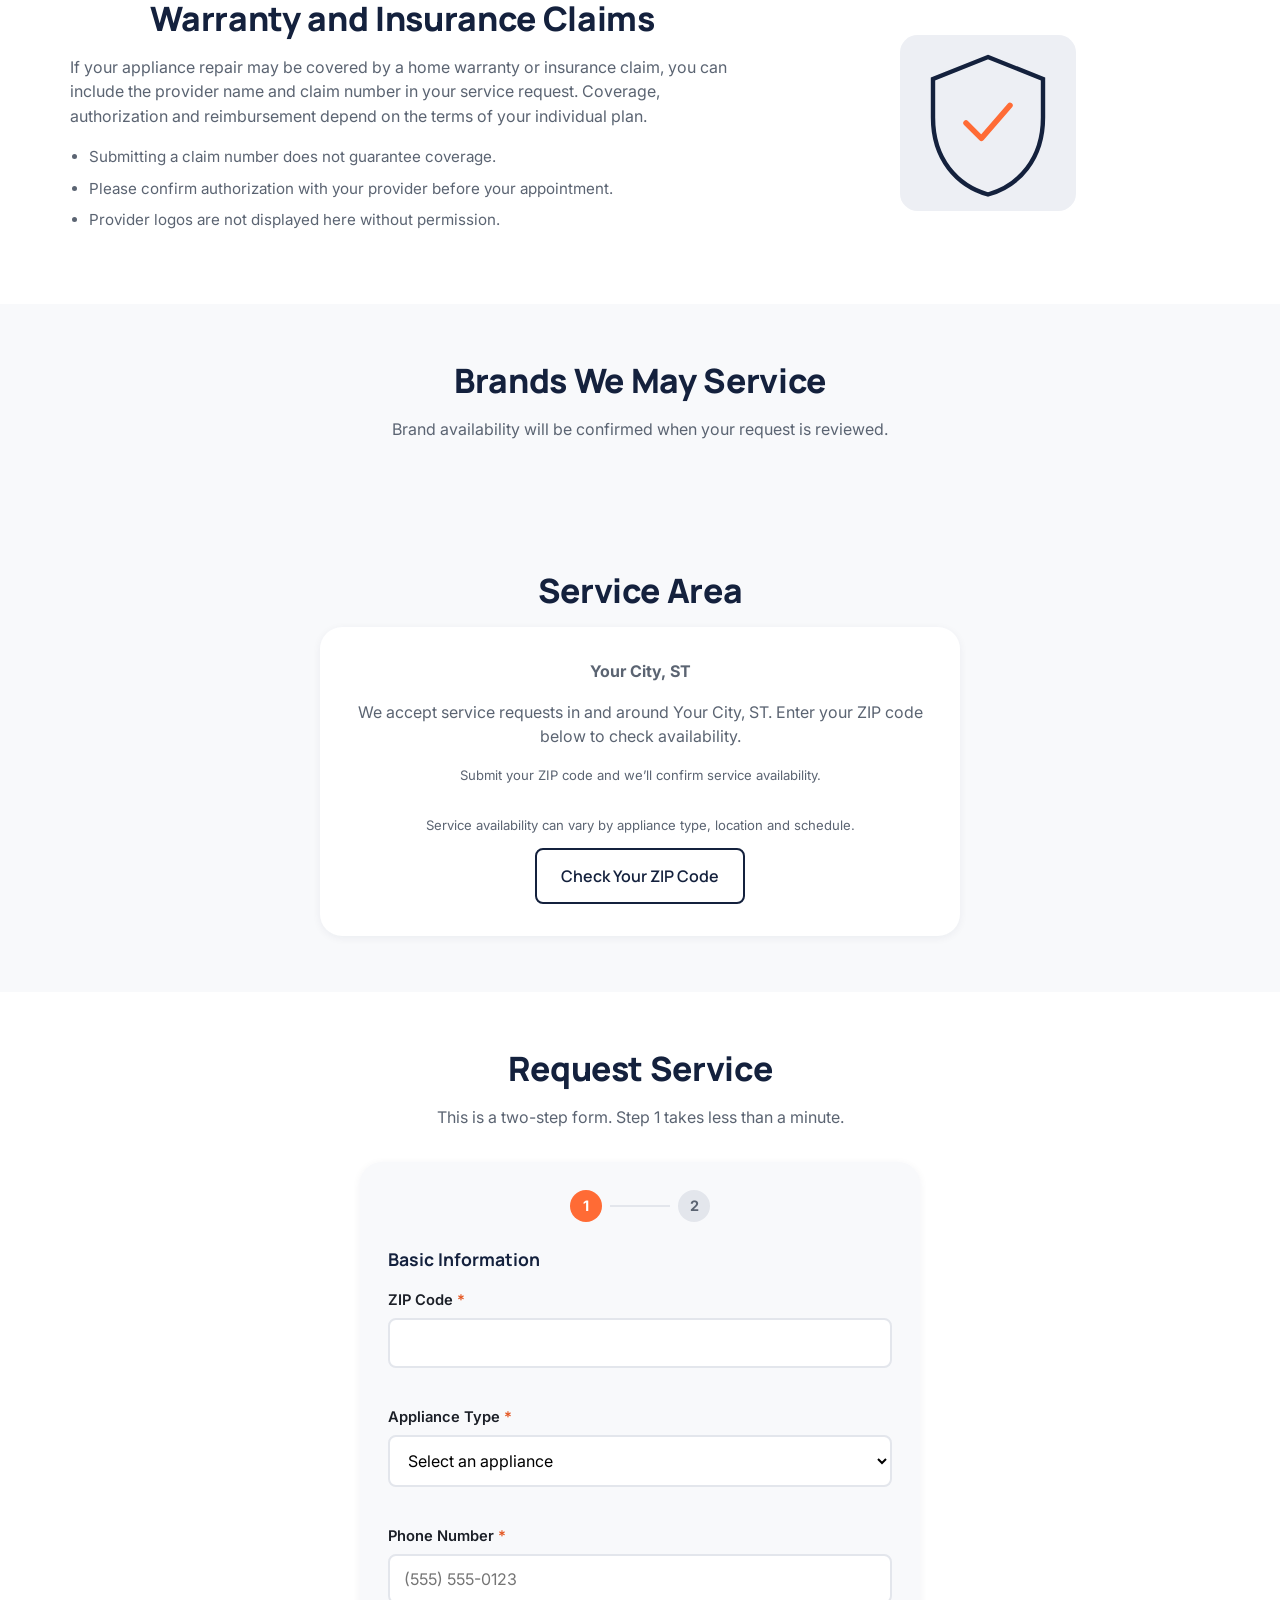
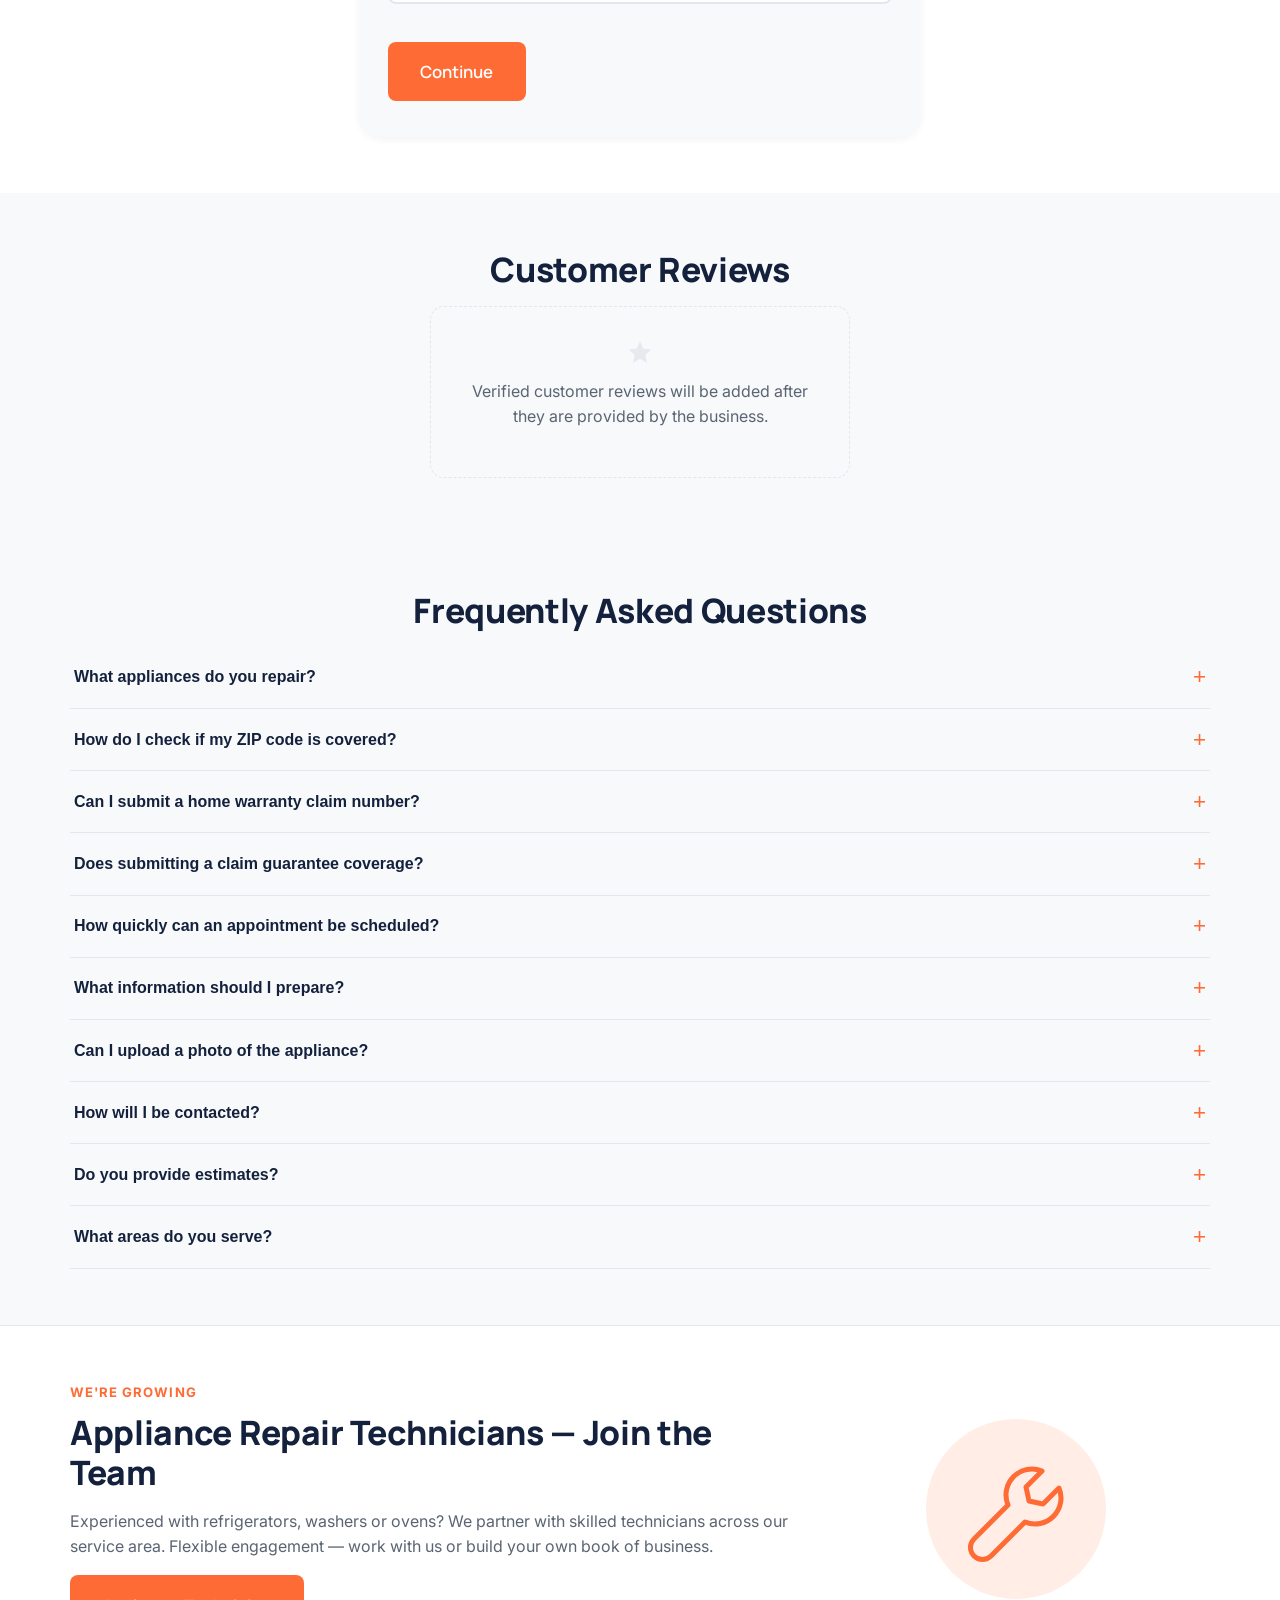
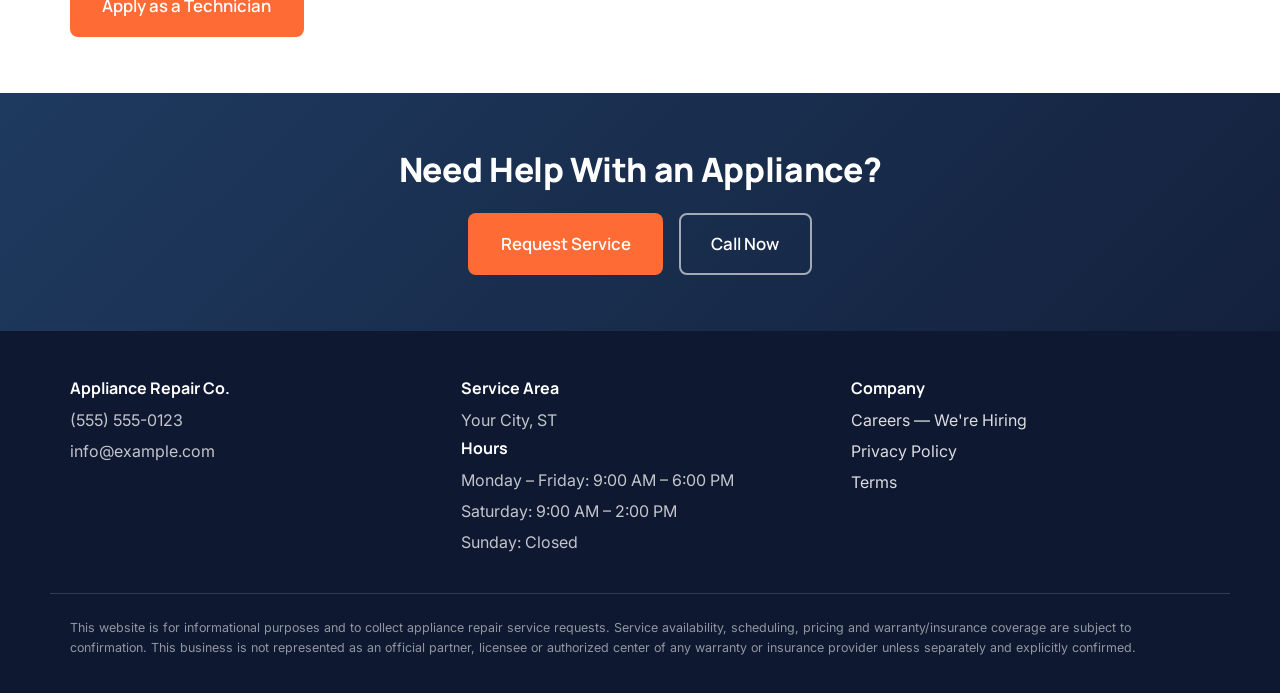
==== commit 18b194ac: "Click-to-book service cards (cart-like flow), booking-picked chip, cache v4" ====
--- a/index.html
+++ b/index.html
@@ -27,7 +27,7 @@
 <link rel="preconnect" href="https://fonts.gstatic.com" crossorigin>
 <link href="https://fonts.googleapis.com/css2?family=Inter:wght@400;500;600&family=Manrope:wght@600;700;800&display=swap" rel="stylesheet">
 
-<link rel="stylesheet" href="styles.css">
+<link rel="stylesheet" href="styles.css?v=4">
 </head>
 <body>
 
@@ -392,6 +392,7 @@
     <div class="container">
       <h2 class="section-title">Request Service</h2>
       <p class="section-sub">This is a two-step form. Step 1 takes less than a minute.</p>
+      <p class="booking-picked" id="booking-picked" hidden></p>
 
       <form id="booking-form" class="booking-form" novalidate>
         <!-- Honeypot field (hidden from real users) -->
@@ -700,7 +701,7 @@
   <a href="#booking" class="sticky-book" data-track="Schedule">Book Service</a>
 </div>
 
-<script src="config.js"></script>
-<script src="script.js"></script>
+<script src="config.js?v=4"></script>
+<script src="script.js?v=4"></script>
 </body>
 </html>
--- a/styles.css
+++ b/styles.css
@@ -1087,3 +1087,37 @@
   .phone { animation: none; }
   .reveal { opacity: 1; transform: none; }
 }
+
+/* ---------- CLICK-TO-BOOK CARDS ---------- */
+.service-card.is-bookable { cursor: pointer; position: relative; }
+.service-card.is-bookable:focus-visible { outline: 3px solid #1E88E5; outline-offset: 2px; }
+.service-card-cta {
+  display: inline-block;
+  margin-top: 0.8rem;
+  font-family: var(--font-display);
+  font-weight: 700;
+  font-size: 0.88rem;
+  color: var(--color-accent);
+  opacity: 0;
+  transform: translateX(-4px);
+  transition: opacity 0.25s ease, transform 0.25s ease;
+}
+.service-card.is-bookable:hover .service-card-cta,
+.service-card.is-bookable:focus-visible .service-card-cta,
+.service-card.selected .service-card-cta { opacity: 1; transform: translateX(0); }
+.service-card.selected {
+  border-color: var(--color-accent);
+  box-shadow: 0 8px 24px rgba(255,107,53,0.22);
+}
+@media (max-width: 1023px) { .service-card-cta { opacity: 1; transform: none; } }
+.booking-picked {
+  text-align: center;
+  background: rgba(255,107,53,0.1);
+  border: 1px solid rgba(255,107,53,0.35);
+  color: var(--color-accent-dark);
+  font-weight: 700;
+  border-radius: var(--radius-sm);
+  padding: 0.7rem 1rem;
+  max-width: 560px;
+  margin: 0 auto 1.25rem;
+}
